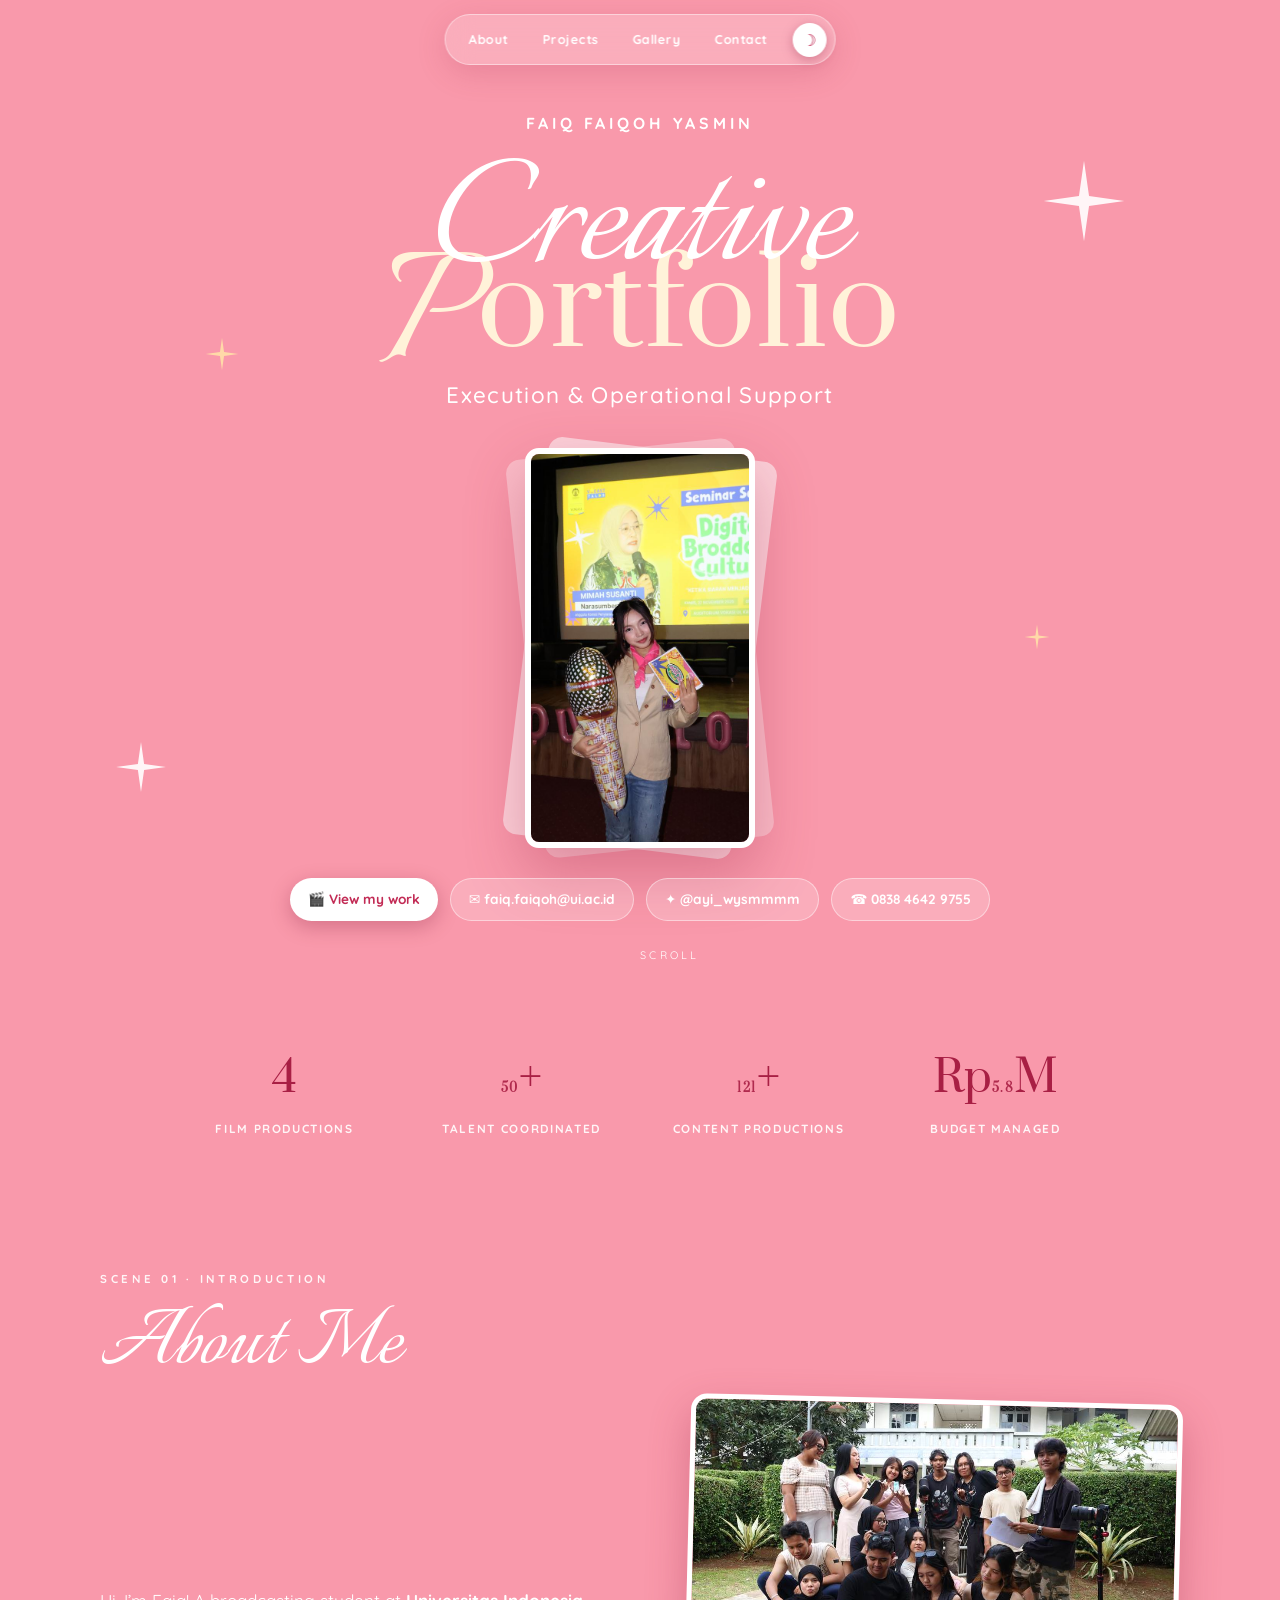
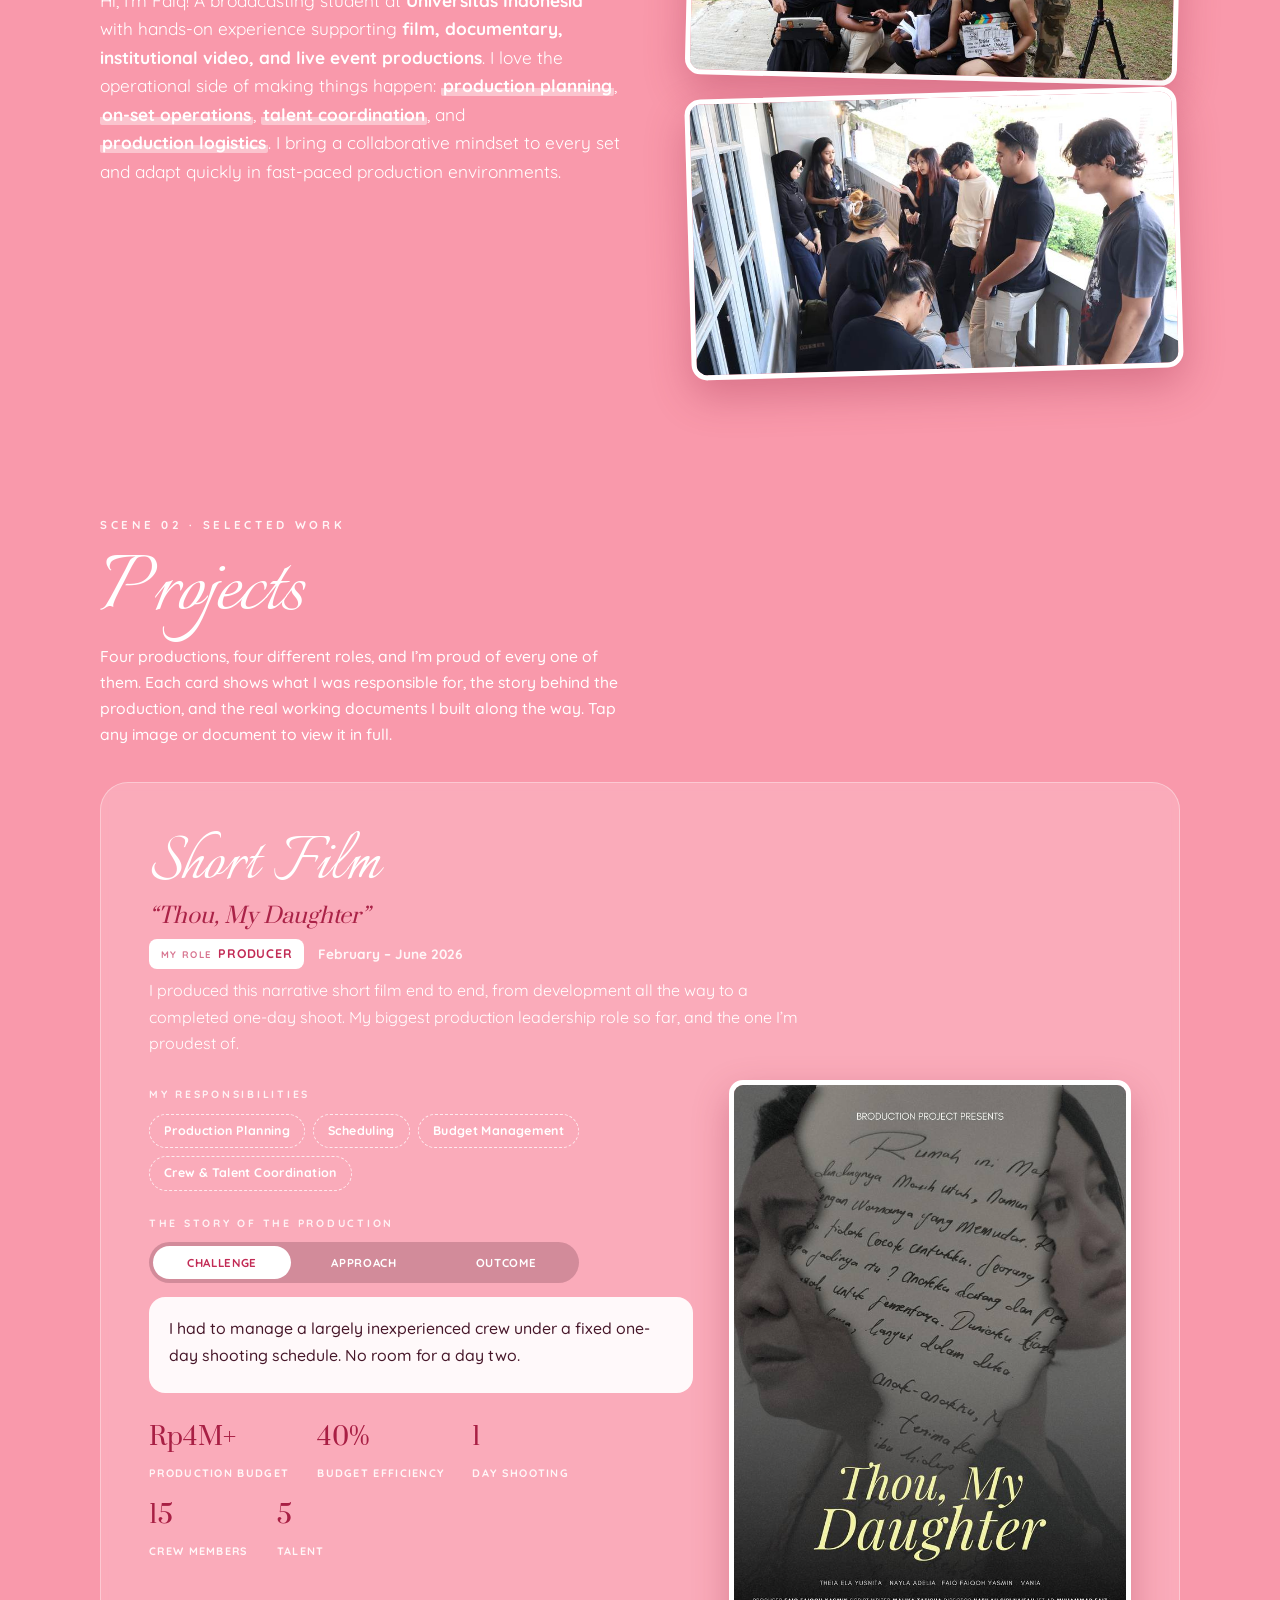
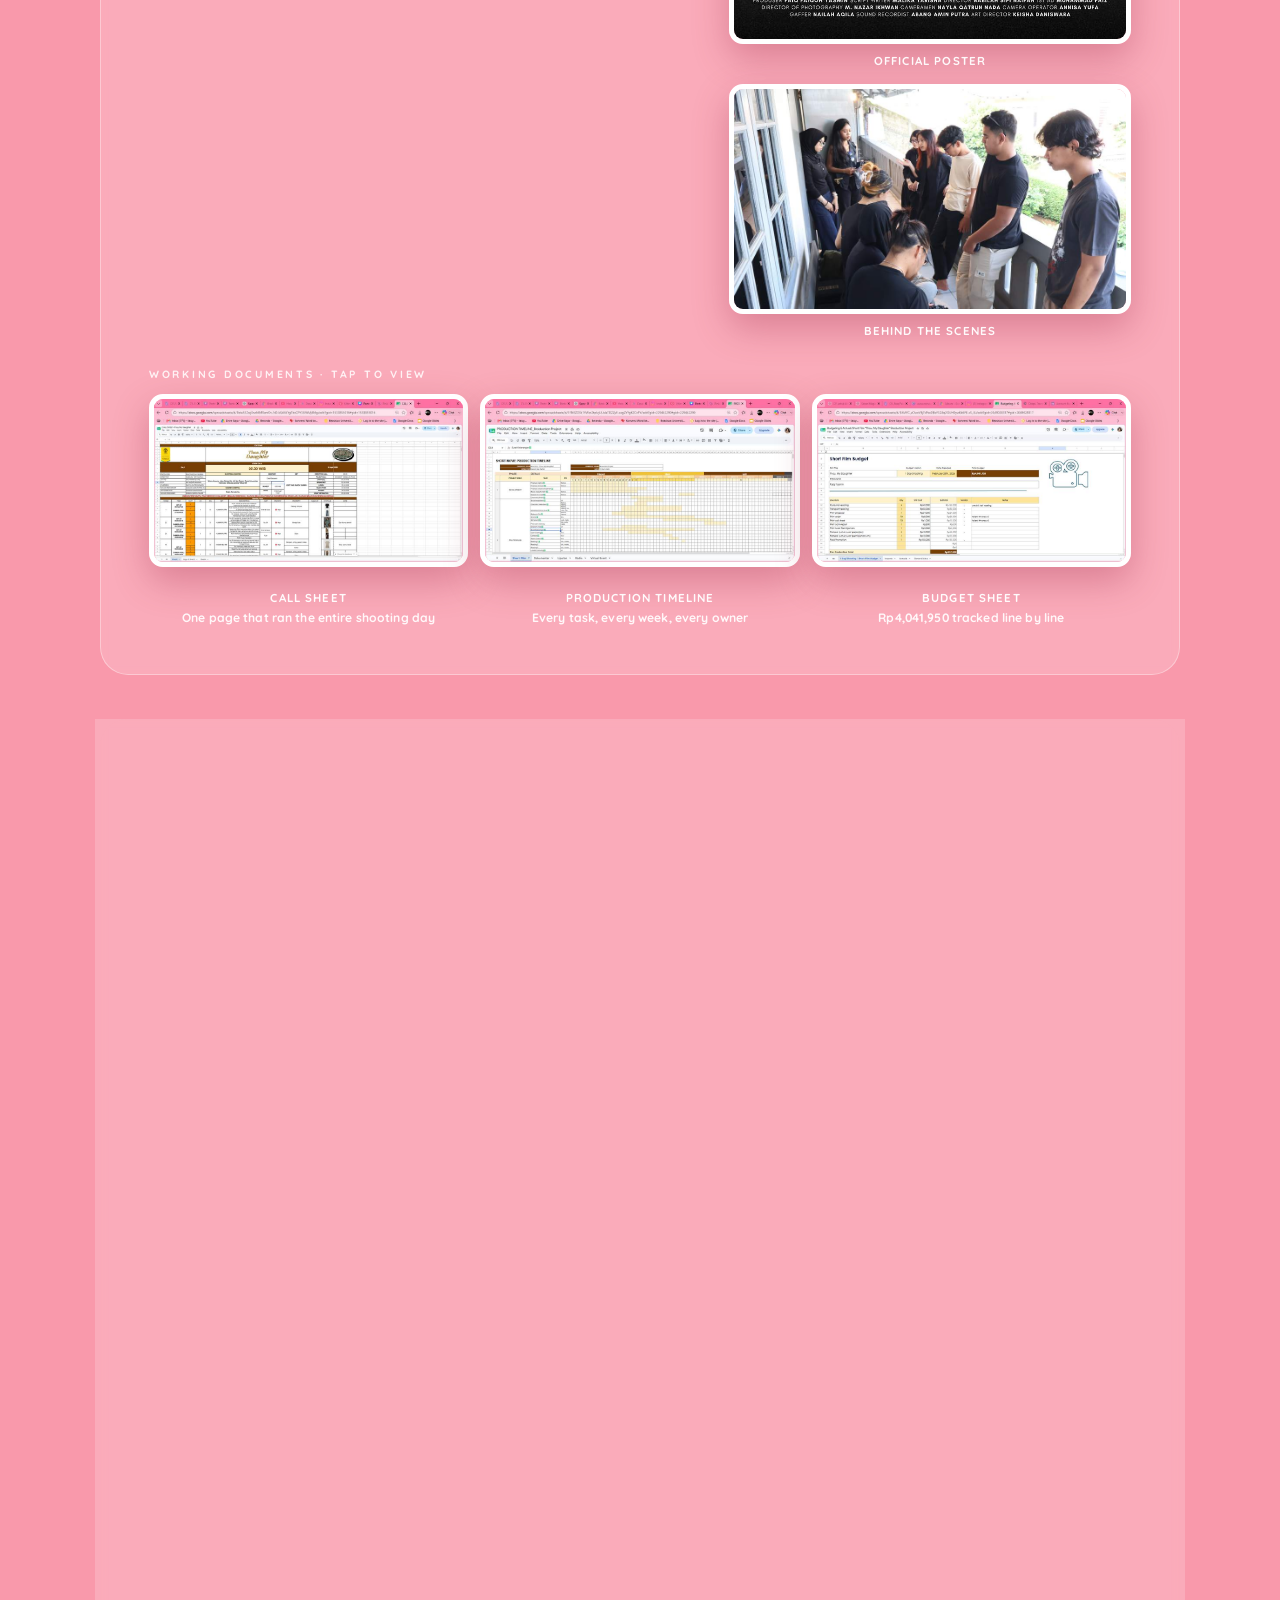
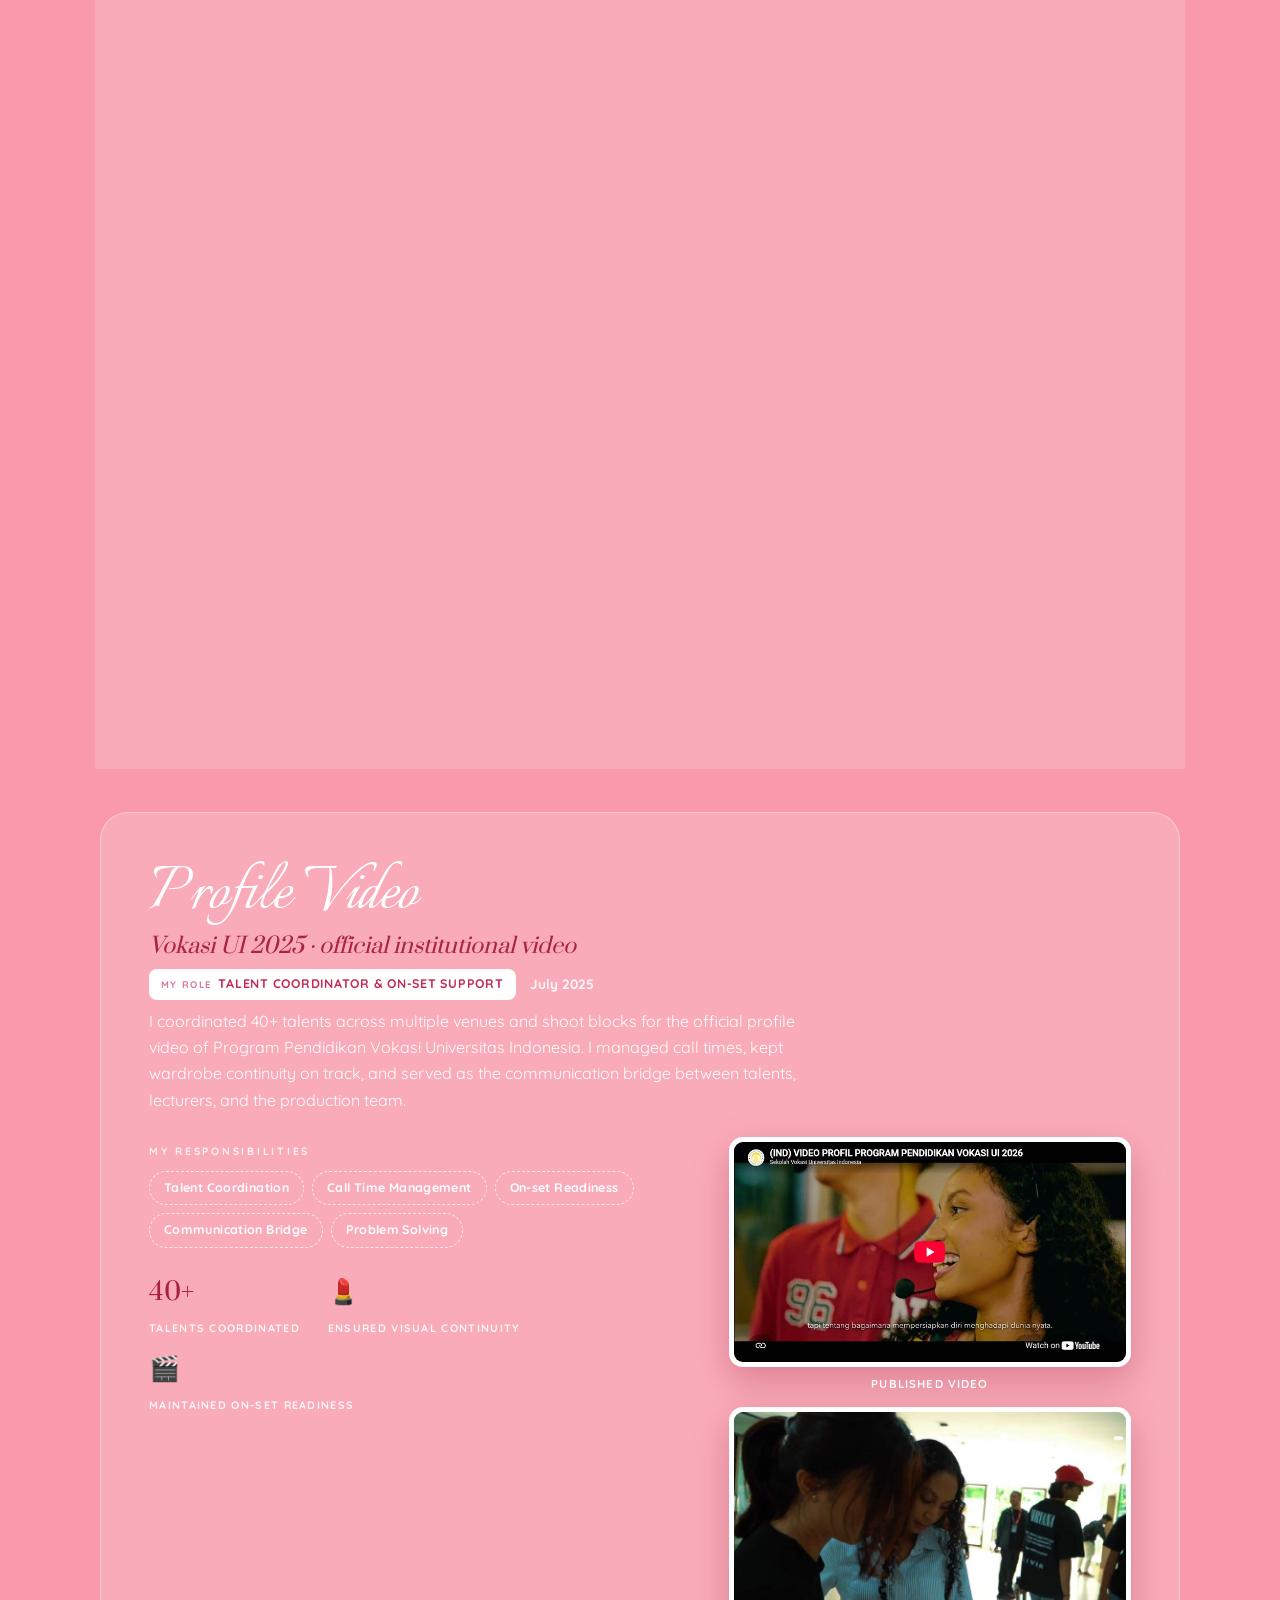
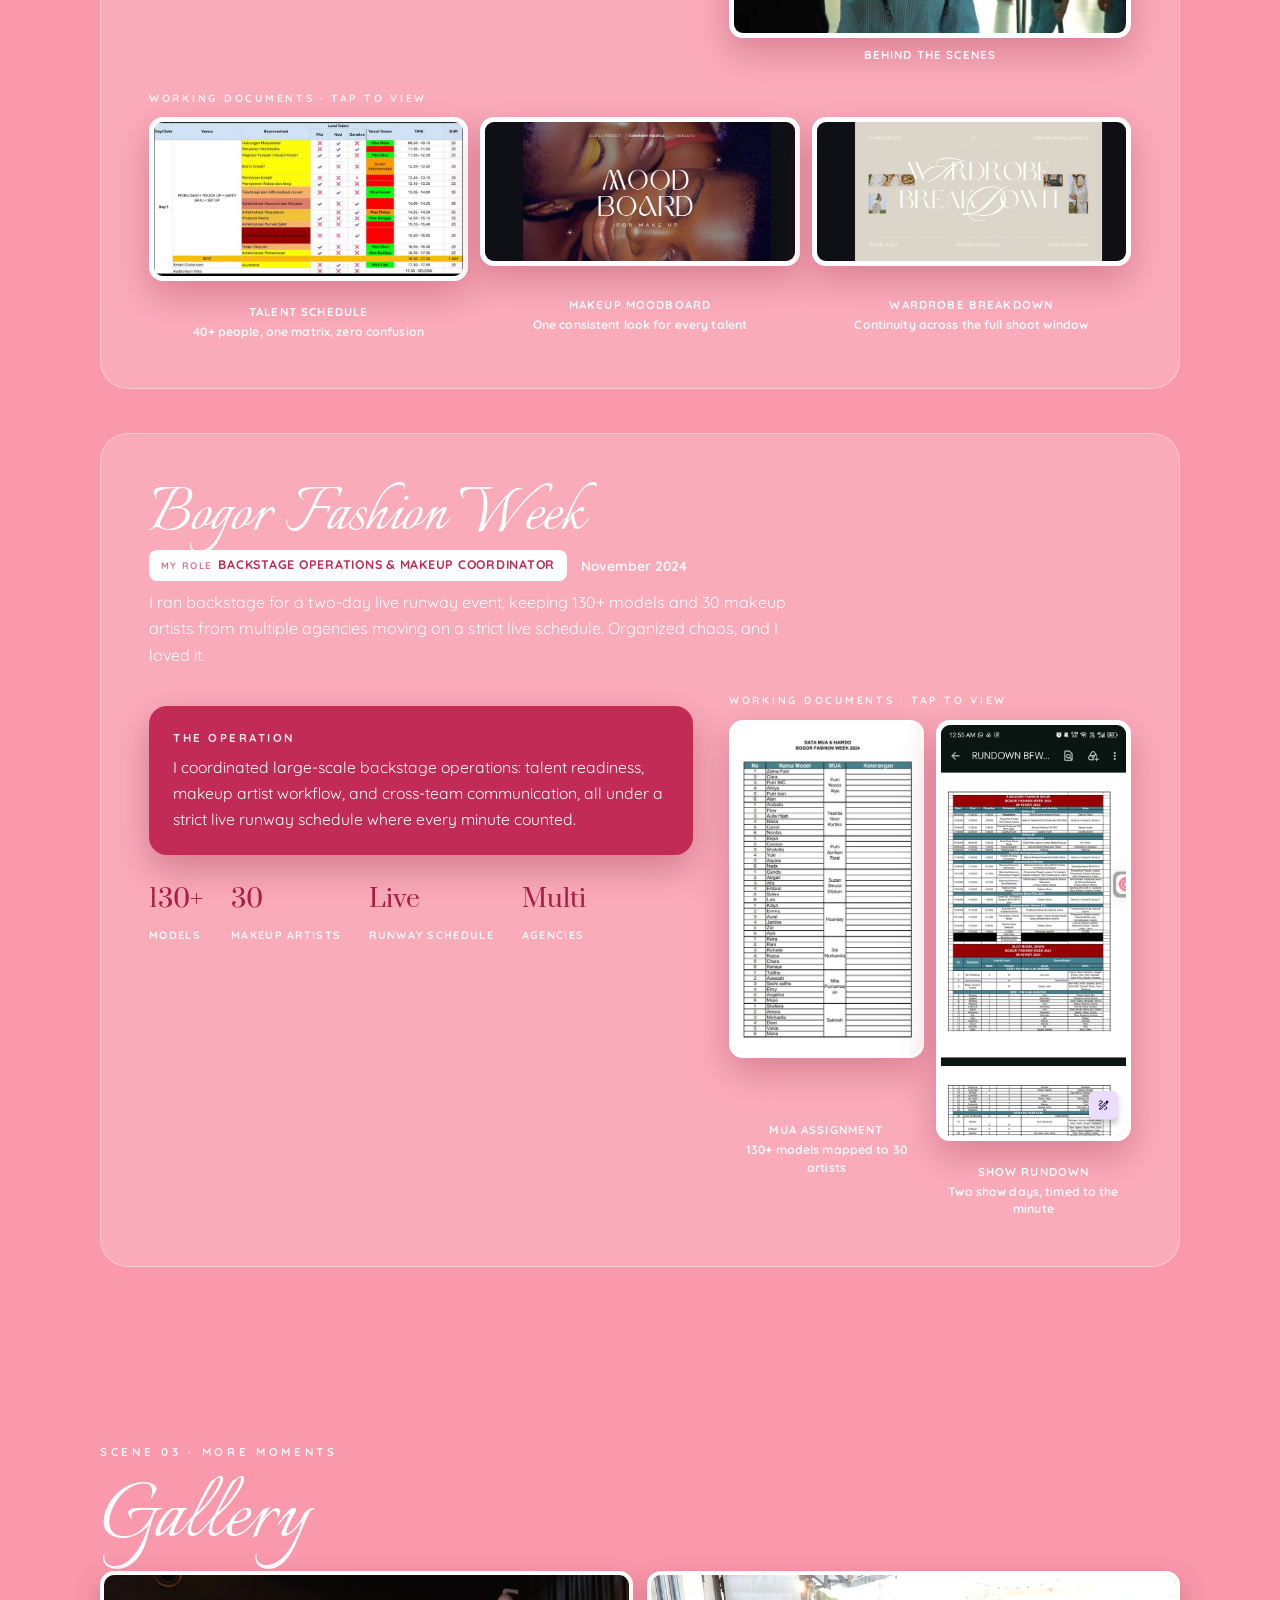
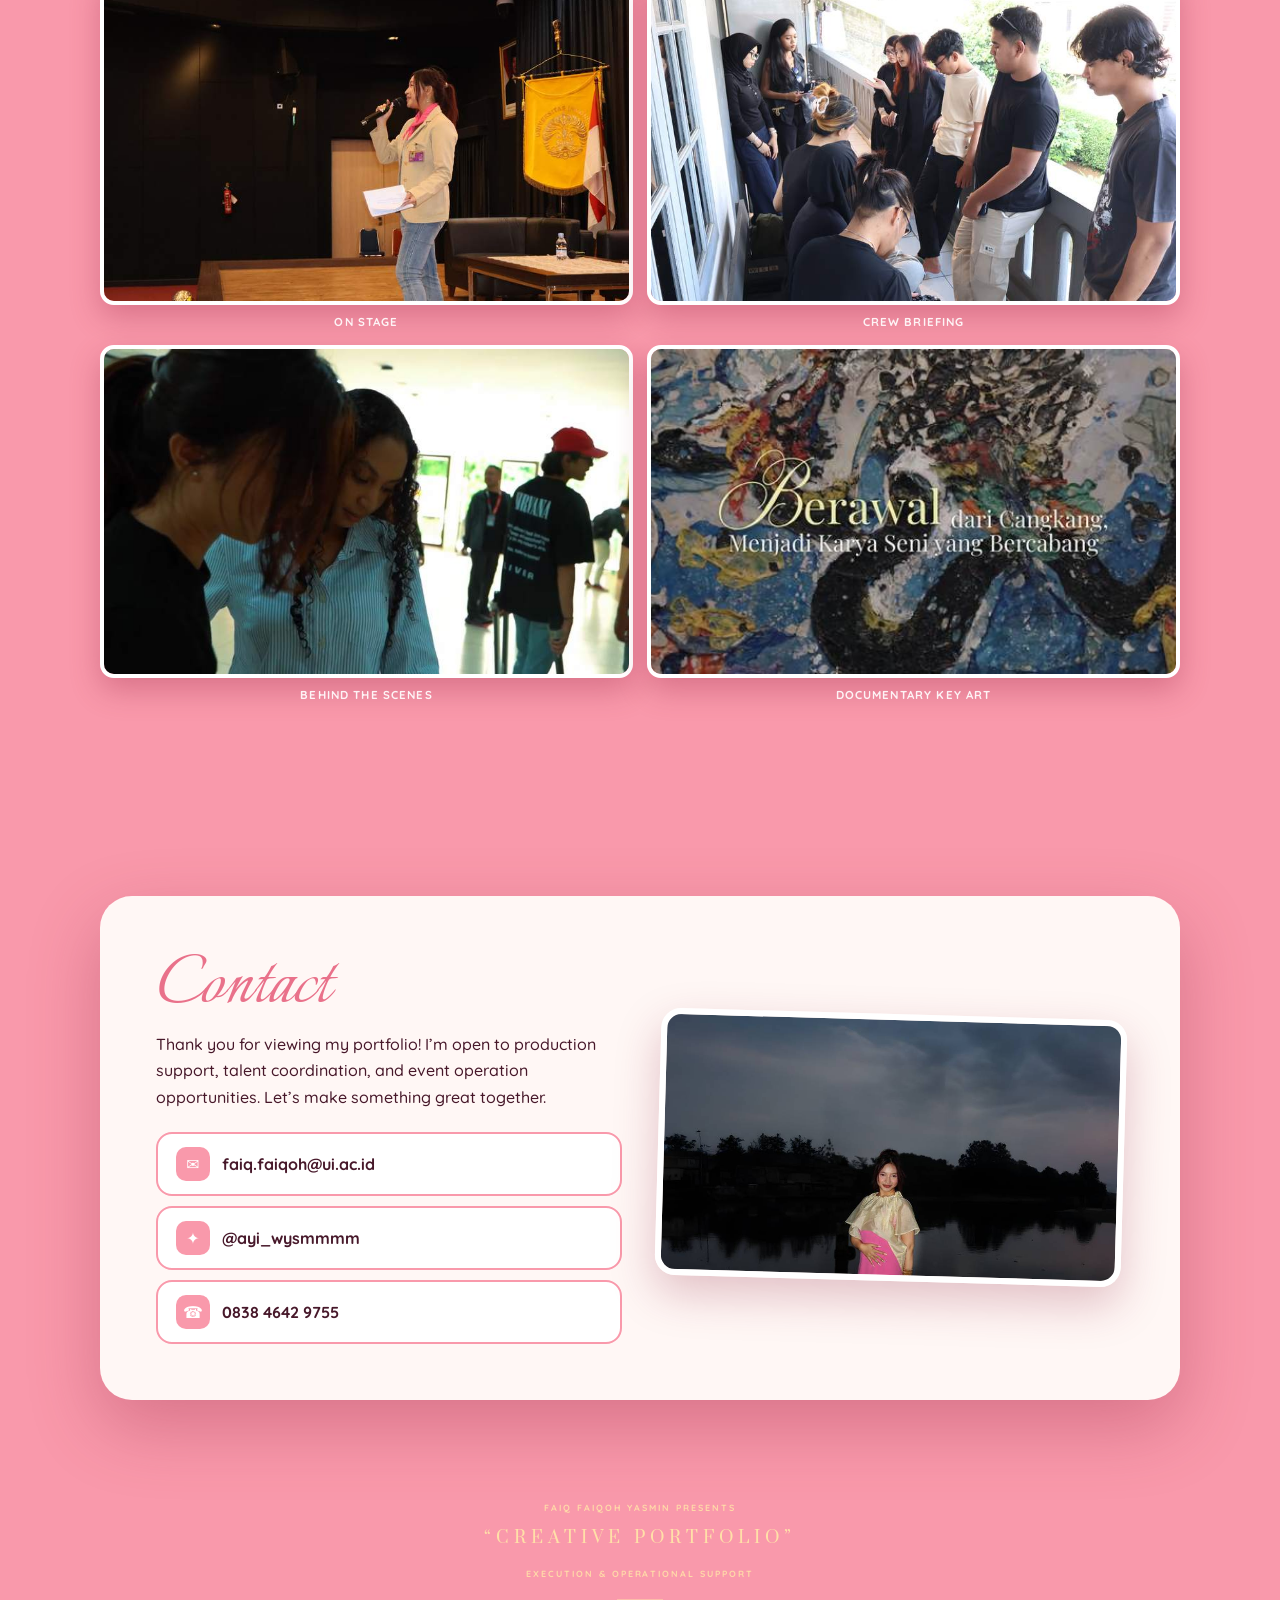
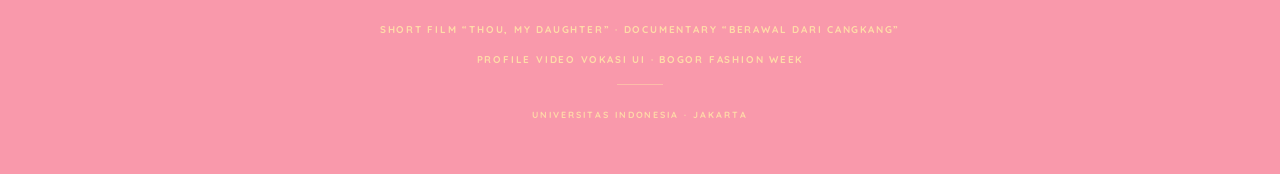
==== deploy ayi.html @ 901c10df "add files via upload v 1.0" ====
<!DOCTYPE html>
<html lang="en">
<head>
<meta charset="UTF-8">
<meta name="viewport" content="width=device-width, initial-scale=1.0">
<meta name="color-scheme" content="only light">
<meta name="supported-color-schemes" content="light">
<script>document.documentElement.classList.add('js')</script>
<title>Faiq Faiqoh Yasmin · Creative Portfolio</title>
<meta name="description" content="Creative portfolio of Faiq Faiqoh Yasmin. Execution and operational support across film, documentary, institutional video, and live event productions.">
<meta property="og:title" content="Faiq Faiqoh Yasmin · Creative Portfolio">
<meta property="og:description" content="Execution &amp; operational support across film, documentary, institutional video, and live events. Producer of the short film Thou, My Daughter.">
<meta property="og:type" content="website">
<meta name="twitter:card" content="summary">
<link rel="icon" href="data:image/svg+xml,%3Csvg xmlns='http://www.w3.org/2000/svg' viewBox='0 0 100 100'%3E%3Ctext y='.9em' font-size='90'%3E%E2%9C%A8%3C/text%3E%3C/svg%3E">
<style>@font-face{font-family:'Italianno';font-style:normal;font-weight:400;font-display:swap;src:url([data-uri]) format('woff2')}@font-face{font-family:'Prata';font-style:normal;font-weight:400;font-display:swap;src:url([data-uri]) format('woff2')}@font-face{font-family:'Quicksand';font-style:normal;font-weight:400;font-display:swap;src:url([data-uri]) format('woff2')}@font-face{font-family:'Quicksand';font-style:normal;font-weight:500;font-display:swap;src:url([data-uri]) format('woff2')}@font-face{font-family:'Quicksand';font-style:normal;font-weight:700;font-display:swap;src:url([data-uri]) format('woff2')}
:root{
  color-scheme: only light;
  --pink:#F999AB;
  --pink-deep:#E9718A;
  --rasp:#C22B55;
  --cream:#FFF7F5;
  --ink:#47182A;
  --white:#FFFFFF;
  --gold:#FFE0A8;
  /* day theme */
  --bg:#F999AB;
  --text:#FFFFFF;
  --script-c:#FFFFFF;
  --display-c:#FFF2D9;
  --accent:#FFE0A8;
  --card:rgba(255,255,255,.18);
  --cardbd:rgba(255,255,255,.36);
  --chipbg:rgba(255,255,255,.2);
  --chipbd:rgba(255,255,255,.45);
  --tagbd:rgba(255,255,255,.75);
  --hlband:rgba(255,255,255,.42);
  --glow:rgba(150,35,65,.32);
  --navbg:rgba(255,255,255,.2);
  --num:#A81F44;
}
html[data-theme="night"]{
  --bg:#2B121D;
  --text:#FFEFE6;
  --script-c:#F999AB;
  --display-c:#EBB878;
  --accent:#EBB878;
  --card:rgba(255,255,255,.06);
  --cardbd:rgba(249,153,171,.3);
  --chipbg:rgba(255,255,255,.07);
  --chipbd:rgba(249,153,171,.45);
  --tagbd:rgba(249,153,171,.6);
  --hlband:rgba(249,153,171,.32);
  --glow:rgba(0,0,0,.5);
  --navbg:rgba(255,255,255,.08);
  --num:#EBB878;
}
html{color-scheme: only light;transition:background .4s}
html,body{background:var(--bg) !important}
body{transition:background .4s,color .4s}
.pinkbg{position:fixed;inset:0;background:var(--bg);z-index:0;pointer-events:none;transition:background .4s}
.hero,section{z-index:1}
.stats,footer{position:relative;z-index:1}
*{margin:0;padding:0;box-sizing:border-box}
html{scroll-behavior:smooth}
@media (prefers-reduced-motion: reduce){
  html{scroll-behavior:auto}
  *,*::before,*::after{animation-duration:.001s!important;animation-delay:0s!important;transition-duration:.001s!important}
}
body{
  font-family:'Quicksand',ui-rounded,'Segoe UI',system-ui,sans-serif;
  background:var(--bg);
  color:var(--text);
  line-height:1.65;
  overflow-x:hidden;
}
::selection{background:var(--rasp);color:#fff}
img{max-width:100%;display:block}
a{color:inherit}

/* ---------- type ---------- */
.script{font-family:'Italianno','Brush Script MT',cursive;font-weight:400;line-height:.9;color:var(--script-c)}
.serif{font-family:'Prata','Playfair Display',Georgia,serif;font-weight:400}
.eyebrow{
  display:inline-block;font-size:.72rem;font-weight:700;letter-spacing:.32em;
  text-transform:uppercase;opacity:.9;margin-bottom:14px;
}
.microlabel{
  display:block;font-size:.66rem;font-weight:700;letter-spacing:.26em;
  text-transform:uppercase;opacity:.85;margin-bottom:10px;
}

/* ---------- sparkle ---------- */
.spark{position:absolute;pointer-events:none;fill:var(--text);opacity:.9}
.spark.gold{fill:var(--accent)}
@keyframes twinkle{0%,100%{transform:scale(1) rotate(0deg);opacity:.95}50%{transform:scale(.6) rotate(22deg);opacity:.45}}
.spark.t1{animation:twinkle 3.6s ease-in-out infinite}
.spark.t2{animation:twinkle 4.8s ease-in-out infinite 1.1s}
.spark.t3{animation:twinkle 4.2s ease-in-out infinite .6s}

/* ---------- nav ---------- */
nav{
  position:fixed;top:14px;left:50%;transform:translateX(-50%);
  z-index:60;display:flex;align-items:center;gap:4px;
  background:var(--navbg);backdrop-filter:blur(14px);-webkit-backdrop-filter:blur(14px);
  border:1px solid var(--chipbd);border-radius:999px;
  padding:6px 8px;box-shadow:0 8px 30px rgba(160,40,70,.18);
  max-width:calc(100vw - 20px);
}
nav a{
  text-decoration:none;font-size:.8rem;font-weight:700;letter-spacing:.04em;
  padding:8px 15px;border-radius:999px;white-space:nowrap;
  transition:background .25s,color .25s;
}
nav a:hover{background:rgba(255,255,255,.3)}
nav a.active{background:var(--white);color:var(--rasp)}
nav a:focus-visible{outline:2px solid var(--text);outline-offset:2px}
.theme-btn{
  border:none;background:var(--white);color:var(--rasp);
  width:34px;height:34px;border-radius:50%;cursor:pointer;font-size:1.02rem;
  display:grid;place-items:center;margin-left:6px;font-family:inherit;
  box-shadow:0 3px 12px rgba(120,15,45,.3);
  transition:background .25s,transform .25s;flex-shrink:0;
}
html[data-theme="night"] .theme-btn{background:var(--accent);color:#2B121D}
.theme-btn:hover{transform:rotate(18deg) scale(1.08)}
.theme-btn:focus-visible{outline:2px solid var(--text);outline-offset:2px}
@media(max-width:640px){
  nav{gap:0;padding:5px 6px}
  nav a{font-size:.68rem;padding:7px 9px}
}

/* ---------- hero + entrance animation ---------- */
.hero{
  min-height:100svh;position:relative;display:flex;flex-direction:column;
  justify-content:center;align-items:center;text-align:center;
  padding:110px 20px 70px;overflow:hidden;
}
@keyframes riseIn{from{opacity:0;transform:translateY(34px)}to{opacity:1;transform:translateY(0)}}
@keyframes popIn{from{opacity:0;transform:scale(.86) rotate(-4deg)}to{opacity:1;transform:scale(1) rotate(0)}}
.hero .a1{animation:riseIn .8s cubic-bezier(.2,.8,.2,1) .1s both}
.hero .a2{animation:riseIn .9s cubic-bezier(.2,.8,.2,1) .3s both}
.hero .a3{animation:riseIn .9s cubic-bezier(.2,.8,.2,1) .55s both}
.hero .a4{animation:riseIn .8s cubic-bezier(.2,.8,.2,1) .8s both}
.hero .a5{animation:popIn 1s cubic-bezier(.2,.8,.2,1) .95s both}
.hero .a6{animation:riseIn .8s cubic-bezier(.2,.8,.2,1) 1.25s both}
.hero-name{font-size:1rem;font-weight:700;letter-spacing:.24em;text-transform:uppercase;opacity:.95}
.wordmark{position:relative;margin:8px 0 4px;line-height:.82}
.wordmark .w1{
  font-size:clamp(4.6rem,15vw,11.5rem);display:block;
  transform:translateX(-9%);position:relative;z-index:2;
}
.wordmark .w2{
  font-size:clamp(3rem,9.5vw,7.4rem);display:block;letter-spacing:.01em;
  margin-top:-.42em;transform:translateX(7%);color:var(--display-c);
}
.wordmark .w2 .cap{font-family:'Italianno',cursive;font-size:1.62em;line-height:0;vertical-align:-.06em;margin-right:-.04em}
.hero-sub{
  font-size:clamp(1rem,2.4vw,1.4rem);font-weight:500;letter-spacing:.06em;margin-top:16px;
}
@keyframes floaty{0%,100%{transform:translateY(0) rotate(-1deg)}50%{transform:translateY(-9px) rotate(1deg)}}
.hero-photo{
  position:relative;width:min(230px,52vw);margin:34px auto 30px;
  animation:popIn 1s cubic-bezier(.2,.8,.2,1) .95s both;
}
.hero-photo .float{animation:floaty 5.5s ease-in-out 2s infinite}
.hero-photo .card{
  position:relative;z-index:2;
  border-radius:14px;overflow:hidden;border:6px solid var(--white);
  box-shadow:0 24px 60px var(--glow);
  transition:transform .5s cubic-bezier(.2,.8,.2,1);
}
.hero-photo .back{
  position:absolute;inset:0;background:var(--white);border-radius:14px;
  transform:rotate(7deg);opacity:.55;z-index:1;
  transition:transform .5s cubic-bezier(.2,.8,.2,1);
}
.hero-photo .back.b2{transform:rotate(-6deg);opacity:.35}
.hero-photo:hover .card{transform:rotate(-2.5deg) scale(1.04)}
.hero-photo:hover .back{transform:rotate(12deg)}
.hero-photo:hover .back.b2{transform:rotate(-11deg)}
.hero-contact{display:flex;gap:12px;flex-wrap:wrap;justify-content:center}
.chip{
  display:inline-flex;align-items:center;gap:8px;text-decoration:none;
  background:var(--chipbg);border:1px solid var(--chipbd);
  border-radius:999px;padding:9px 18px;font-size:.85rem;font-weight:600;
  transition:background .25s,transform .25s;
}
.chip:hover{background:rgba(255,255,255,.36);transform:translateY(-2px)}
.chip.cta{background:var(--white);color:var(--rasp);border:none;font-weight:700;box-shadow:0 6px 20px rgba(120,15,45,.28)}
.chip.cta:hover{background:var(--white);transform:translateY(-3px) scale(1.03)}
html[data-theme="night"] .chip.cta{background:var(--accent);color:#2B121D}
.scroll-hint{
  position:absolute;bottom:26px;left:50%;
  font-size:.68rem;letter-spacing:.3em;text-transform:uppercase;opacity:.8;
  animation:bob 2.6s ease-in-out 2s infinite both, riseIn .8s ease 1.6s both;
}
@keyframes bob{0%,100%{transform:translate(-50%,0)}50%{transform:translate(-50%,7px)}}

/* ---------- stats ---------- */
.stats{
  display:grid;grid-template-columns:repeat(4,1fr);gap:8px;
  max-width:980px;margin:0 auto;padding:34px 20px 10px;
}
.stat{text-align:center;padding:18px 6px;border-radius:18px}
.stat b{font-family:'Prata',serif;font-weight:400;font-size:clamp(1.7rem,4.4vw,2.7rem);display:block;color:var(--num)}
.stat span{font-size:.74rem;font-weight:700;letter-spacing:.14em;text-transform:uppercase;opacity:.9}
@media(max-width:640px){.stats{grid-template-columns:repeat(2,1fr)}}

/* ---------- sections ---------- */
section{position:relative;padding:96px 20px}
.wrap{max-width:1080px;margin:0 auto;position:relative}
.sec-title{margin-bottom:10px}
.sec-title .script{font-size:clamp(3.4rem,8.5vw,6rem);display:block}
.sec-intro{font-size:.98rem;font-weight:500;opacity:.95;max-width:60ch;margin-bottom:34px}

/* about */
.about-grid{display:grid;grid-template-columns:1.05fr .95fr;gap:44px;align-items:center}
.about-grid p{font-size:1.08rem;max-width:52ch}
.about-grid p b{color:var(--text)}
.hl{
  color:var(--text);font-weight:700;white-space:nowrap;
  background:linear-gradient(to top, var(--hlband) 0 .46em, transparent .46em);
  padding:0 2px;border-radius:2px;
}
.about-pics{display:grid;gap:14px}
.about-pics img{border-radius:16px;border:5px solid var(--white);box-shadow:0 16px 40px var(--glow)}
.about-pics img:nth-child(1){transform:rotate(1.4deg)}
.about-pics img:nth-child(2){transform:rotate(-1.6deg)}
@media(max-width:820px){.about-grid{grid-template-columns:1fr}}

/* project cards */
.proj{
  background:var(--card);
  border:1px solid var(--cardbd);transition:background .4s,border-color .4s;
  border-radius:28px;padding:clamp(24px,4vw,48px);
  margin-bottom:44px;backdrop-filter:blur(4px);
}
.proj-head{margin-bottom:4px}
.proj-head .script{font-size:clamp(2.9rem,6.6vw,4.6rem);display:block}
.proj-sub{display:flex;flex-wrap:wrap;align-items:center;gap:8px 14px;margin:2px 0 8px}
.proj-role{
  font-size:.78rem;font-weight:700;letter-spacing:.06em;text-transform:uppercase;
  background:var(--white);color:var(--rasp);border-radius:8px;padding:5px 12px;
  display:inline-flex;align-items:baseline;gap:7px;
}
.proj-role .rl{font-size:.6rem;font-weight:600;letter-spacing:.14em;opacity:.65}
.proj-date{font-size:.85rem;opacity:.9;font-weight:600}
.proj-summary{font-size:1rem;max-width:66ch;margin:8px 0 4px}
.proj-grid{display:grid;grid-template-columns:1.15fr .85fr;gap:36px;margin-top:24px;align-items:start}
.proj-grid.rev{grid-template-columns:.85fr 1.15fr}
@media(max-width:860px){.proj-grid,.proj-grid.rev{grid-template-columns:1fr}}

/* responsibilities = ghost tags, clearly different from tabs */
.resp-block{margin:6px 0 24px}
.resp{display:flex;flex-wrap:wrap;gap:8px}
.resp li{
  list-style:none;font-size:.78rem;font-weight:600;letter-spacing:.03em;
  border:1.5px dashed var(--tagbd);color:var(--text);
  border-radius:999px;padding:6px 14px;background:transparent;
}

/* case study = one segmented control */
.case-block{margin-bottom:4px}
.tabs{
  display:grid;grid-template-columns:repeat(3,1fr);gap:4px;margin-bottom:14px;
  background:rgba(71,24,42,.22);border-radius:999px;padding:4px;
  width:100%;max-width:430px;
}
html[data-theme="night"] .tabs{background:rgba(0,0,0,.4)}
.tab-btn{
  border:none;background:transparent;color:var(--text);
  font-family:inherit;font-size:.72rem;font-weight:700;letter-spacing:.06em;
  text-transform:uppercase;border-radius:999px;padding:9px 6px;cursor:pointer;
  text-align:center;white-space:nowrap;
  transition:background .22s,color .22s;
}
.tab-btn.active{background:var(--white);color:var(--rasp)}
.tab-btn:focus-visible{outline:2px solid var(--text);outline-offset:2px}
.tab-panel{display:block;font-size:.99rem;background:rgba(255,255,255,.92);color:var(--ink);border-radius:16px;padding:18px 20px;font-weight:500;margin-bottom:10px}
.js .tab-panel{display:none;min-height:96px;margin-bottom:0}
.js .tab-panel.active{display:block}
html:not(.js) .tab-panel::before{content:attr(data-t);display:block;font-size:.66rem;font-weight:700;letter-spacing:.2em;text-transform:uppercase;color:var(--rasp);margin-bottom:6px}
html:not(.js) .tabs{display:none}
html:not(.js) .theme-btn{display:none}
.pstats{display:flex;flex-wrap:wrap;gap:10px 28px;margin-top:24px}
.pstats div b{font-family:'Prata',serif;font-weight:400;font-size:1.55rem;display:block;color:var(--num)}
.pstats div span{font-size:.68rem;font-weight:700;letter-spacing:.12em;text-transform:uppercase;opacity:.9}
.proj-media{display:grid;gap:14px}
.proj-media figure{position:relative;margin:0}
.proj-media img{
  width:100%;border-radius:14px;border:5px solid var(--white);
  box-shadow:0 14px 36px var(--glow);cursor:zoom-in;
  transition:transform .35s;
}
.proj-media img:hover{transform:scale(1.022)}
.proj-media figcaption{
  font-size:.72rem;font-weight:700;letter-spacing:.1em;text-transform:uppercase;
  opacity:.95;margin-top:7px;text-align:center;
}
.fig-sub{
  display:block;font-size:.76rem;font-weight:600;letter-spacing:.01em;
  text-transform:none;opacity:.96;margin-top:2px;line-height:1.45;
}
.doc-row{display:grid;grid-template-columns:repeat(3,1fr);gap:12px;margin-top:26px}
.doc-row.two{grid-template-columns:repeat(2,1fr)}
@media(max-width:640px){.doc-row,.doc-row.two{grid-template-columns:1fr}}
.quote{
  font-family:'Prata',serif;font-size:clamp(1.05rem,2.4vw,1.35rem);
  font-style:italic;opacity:.98;margin:2px 0 4px;color:var(--num);
}
.challenge-card{
  background:var(--rasp);border-radius:18px;padding:22px 24px;
  font-size:.98rem;box-shadow:0 14px 36px rgba(120,15,45,.3);margin-top:14px;
}
.challenge-card b{display:block;font-size:.72rem;letter-spacing:.22em;text-transform:uppercase;margin-bottom:8px;opacity:.9}

/* gallery */
.gal{display:grid;grid-template-columns:repeat(2,1fr);gap:14px}
@media(max-width:640px){.gal{grid-template-columns:1fr}}
.gal figure{margin:0}
.gal img{
  width:100%;object-fit:cover;aspect-ratio:16/10;border-radius:14px;
  border:4px solid var(--white);cursor:zoom-in;
  box-shadow:0 12px 30px var(--glow);transition:transform .35s;
}
.gal img:hover{transform:scale(1.03) rotate(-.6deg)}
.gal figcaption{
  font-size:.72rem;font-weight:700;letter-spacing:.1em;text-transform:uppercase;
  opacity:.9;margin-top:7px;text-align:center;
}

/* contact */
.contact-sec{padding-bottom:70px}
.contact-card{
  background:var(--cream);color:var(--ink);border-radius:32px;
  padding:clamp(28px,5vw,56px);display:grid;grid-template-columns:1fr 1fr;
  gap:36px;align-items:center;box-shadow:0 26px 70px rgba(140,30,60,.3);
}
@media(max-width:820px){.contact-card{grid-template-columns:1fr}}
.contact-card .script{color:var(--pink-deep);font-size:clamp(3.4rem,8vw,5.4rem);display:block;line-height:.8}
.contact-card p{margin:10px 0 22px;font-weight:500}
.clinks{display:grid;gap:10px}
.clinks a{
  display:flex;align-items:center;gap:12px;text-decoration:none;
  background:var(--white);border:2px solid var(--pink);
  border-radius:16px;padding:13px 18px;font-weight:700;color:var(--ink);
  transition:transform .25s,box-shadow .25s;
}
.clinks a:hover{transform:translateY(-3px);box-shadow:0 10px 26px rgba(230,110,140,.35)}
.clinks .ico{
  width:34px;height:34px;border-radius:10px;background:var(--pink);
  display:grid;place-items:center;color:#fff;flex-shrink:0;font-size:1rem;
}
.contact-card img{border-radius:20px;border:6px solid var(--white);box-shadow:0 18px 44px rgba(140,30,60,.25);transform:rotate(1.6deg)}
footer{text-align:center;padding:20px 20px 46px;position:relative;z-index:1}
.billing{
  max-width:640px;margin:0 auto;color:var(--accent);
  text-transform:uppercase;font-weight:700;line-height:1.9;
}
.billing .b-sm{font-size:.56rem;letter-spacing:.22em;opacity:.9}
.billing .b-lg{font-family:'Prata',serif;font-weight:400;font-size:1.05rem;letter-spacing:.3em;display:block;margin:2px 0}
.billing .b-md{font-size:.62rem;letter-spacing:.18em;opacity:.95}
.billing .rule{width:46px;height:1px;background:var(--accent);opacity:.5;margin:12px auto}

/* reveal (only when JS runs; without JS everything stays visible) */
.js .reveal{opacity:0;transform:translateY(26px);transition:opacity .8s ease,transform .8s cubic-bezier(.2,.8,.2,1)}
.js .reveal.in{opacity:1;transform:none}

/* lightbox */
.lb{
  position:fixed;inset:0;background:rgba(60,10,26,.9);z-index:100;
  display:none;align-items:center;justify-content:center;padding:28px;
}
.lb.open{display:flex}
.lb-inner{display:flex;flex-direction:column;align-items:center;gap:14px;max-width:min(1100px,94vw)}
.lb img{max-width:100%;max-height:66vh;border-radius:12px;border:5px solid #fff;box-shadow:0 30px 90px rgba(0,0,0,.5)}
.lb-cap{
  color:#fff;background:rgba(255,255,255,.12);border:1px solid rgba(255,255,255,.2);
  padding:14px 20px;border-radius:16px;max-width:620px;text-align:center;
}
.lb-cap b{display:block;font-size:.8rem;font-weight:700;letter-spacing:.1em;text-transform:uppercase;margin-bottom:4px}
.lb-cap p{font-size:.88rem;font-weight:500;line-height:1.55;opacity:.95}
.lb-x{
  position:absolute;top:20px;right:24px;width:44px;height:44px;border-radius:50%;
  background:rgba(255,255,255,.16);border:1px solid rgba(255,255,255,.5);color:#fff;
  font-size:1.3rem;cursor:pointer;display:grid;place-items:center;font-family:inherit;
}
.lb-x:hover{background:rgba(255,255,255,.32)}
.lb-nav{
  position:absolute;top:50%;transform:translateY(-50%);width:46px;height:46px;border-radius:50%;
  background:rgba(255,255,255,.16);border:1px solid rgba(255,255,255,.5);color:#fff;
  font-size:1.2rem;cursor:pointer;display:grid;place-items:center;font-family:inherit;
}
.lb-nav:hover{background:rgba(255,255,255,.32)}
.lb-prev{left:18px}.lb-next{right:18px}
@media(max-width:640px){.lb-nav{display:none}}
</style>
</head>
<body>
<div class="pinkbg" aria-hidden="true"></div>

<nav id="nav" aria-label="Main navigation">
  <a href="#about" class="nl">About</a>
  <a href="#projects" class="nl">Projects</a>
  <a href="#gallery" class="nl">Gallery</a>
  <a href="#contact" class="nl">Contact</a>
  <button class="theme-btn" id="themeBtn" aria-label="Switch between day and night mode" title="Day / Night">&#9789;</button>
</nav>

<!-- HERO -->
<header class="hero" id="top">
  <svg class="spark t1" style="top:16%;right:12%;width:84px" viewBox="0 0 100 100"><path d="M50 2 L56 44 L98 50 L56 56 L50 98 L44 56 L2 50 L44 44 Z"/></svg>
  <svg class="spark t2" style="bottom:20%;left:9%;width:52px" viewBox="0 0 100 100"><path d="M50 2 L56 44 L98 50 L56 56 L50 98 L44 56 L2 50 L44 44 Z"/></svg>
  <svg class="spark t3 gold" style="top:34%;left:16%;width:34px" viewBox="0 0 100 100"><path d="M50 2 L56 44 L98 50 L56 56 L50 98 L44 56 L2 50 L44 44 Z"/></svg>
  <svg class="spark t2 gold" style="top:63%;right:18%;width:26px" viewBox="0 0 100 100"><path d="M50 2 L56 44 L98 50 L56 56 L50 98 L44 56 L2 50 L44 44 Z"/></svg>
  <div class="hero-name a1">Faiq Faiqoh Yasmin</div>
  <h1 class="wordmark">
    <span class="script w1 a2">Creative</span>
    <span class="serif w2 a3"><span class="cap">P</span>ortfolio</span>
  </h1>
  <p class="hero-sub a4">Execution &amp; Operational Support</p>
  <div class="hero-photo">
    <div class="float">
      <div class="back"></div>
      <div class="back b2"></div>
      <div class="card"><img src="[data-uri]" alt="Faiq Faiqoh Yasmin hosting an event"></div>
    </div>
  </div>
  <div class="hero-contact a6">
    <a class="chip cta" href="#projects">&#127916; View my work</a>
    <a class="chip" href="mailto:faiq.faiqoh@ui.ac.id?subject=Portfolio%20inquiry">&#9993;&#65039; faiq.faiqoh@ui.ac.id</a>
    <a class="chip" href="https://instagram.com/ayi_wysmmmm" target="_blank" rel="noopener">&#10022; @ayi_wysmmmm</a>
    <a class="chip" href="tel:+6283846429755">&#9742;&#65039; 0838 4642 9755</a>
  </div>
  <div class="scroll-hint">scroll</div>
</header>

<!-- STATS -->
<div class="stats reveal">
  <div class="stat"><b class="cnt" data-n="4">4</b><span>Film Productions</span></div>
  <div class="stat"><b><span class="cnt" data-n="50">50</span>+</b><span>Talent Coordinated</span></div>
  <div class="stat"><b><span class="cnt" data-n="121">121</span>+</b><span>Content Productions</span></div>
  <div class="stat"><b>Rp<span class="cnt" data-n="5.8" data-dec="1">5.8</span>M</b><span>Budget Managed</span></div>
</div>

<!-- ABOUT -->
<section id="about">
  <div class="wrap">
    <div class="sec-title reveal"><span class="eyebrow">Scene 01 &middot; Introduction</span><span class="script">About Me</span></div>
    <div class="about-grid">
      <div class="reveal">
        <p>Hi, I&rsquo;m Faiq! A broadcasting student at <b>Universitas Indonesia</b> with hands-on experience supporting <b>film, documentary, institutional video, and live event productions</b>. I love the operational side of making things happen: <span class="hl">production planning</span>, <span class="hl">on-set operations</span>, <span class="hl">talent coordination</span>, and <span class="hl">production logistics</span>. I bring a collaborative mindset to every set and adapt quickly in fast-paced production environments.</p>
      </div>
      <div class="about-pics reveal">
        <img src="[data-uri]" alt="Crew photo with clapperboard on a short film set" data-lb data-cap="On set with the short film crew" data-desc="Fifteen people, most on their first production. That is exactly why planning and clear communication were my main job.">
        <img src="[data-uri]" alt="Directing a scene rehearsal on set" data-lb data-cap="Blocking rehearsal on set" data-desc="Walking the team through scene blocking before camera rolled.">
      </div>
    </div>
  </div>
</section>

<!-- PROJECTS -->
<section id="projects" style="padding-top:40px">
  <div class="wrap">
    <div class="sec-title reveal"><span class="eyebrow">Scene 02 &middot; Selected Work</span><span class="script">Projects</span></div>
    <p class="sec-intro reveal">Four productions, four different roles, and I&rsquo;m proud of every one of them. Each card shows what I was responsible for, the story behind the production, and the real working documents I built along the way. Tap any image or document to view it in full.</p>

    <!-- Short film -->
    <article class="proj reveal">
      <div class="proj-head">
        <span class="script">Short Film</span>
        <p class="quote">&ldquo;Thou, My Daughter&rdquo;</p>
        <div class="proj-sub">
          <span class="proj-role"><span class="rl">My role</span>Producer</span>
          <span class="proj-date">February &ndash; June 2026</span>
        </div>
        <p class="proj-summary">I produced this narrative short film end to end, from development all the way to a completed one-day shoot. My biggest production leadership role so far, and the one I&rsquo;m proudest of.</p>
      </div>
      <div class="proj-grid">
        <div>
          <div class="resp-block">
            <span class="microlabel">My responsibilities</span>
            <ul class="resp"><li>Production Planning</li><li>Scheduling</li><li>Budget Management</li><li>Crew &amp; Talent Coordination</li></ul>
          </div>
          <div class="case-block">
            <span class="microlabel">The story of the production</span>
            <div class="tabs" role="tablist" aria-label="Short film case study">
              <button class="tab-btn active" data-tab="sf-c">Challenge</button>
              <button class="tab-btn" data-tab="sf-a">Approach</button>
              <button class="tab-btn" data-tab="sf-o">Outcome</button>
            </div>
            <div class="tab-panel active" id="sf-c" data-t="The challenge">I had to manage a largely inexperienced crew under a fixed one-day shooting schedule. No room for a day two.</div>
            <div class="tab-panel" id="sf-a" data-t="My approach">I reinforced key departments with experienced external professionals, then optimized the plan through detailed scheduling and tight crew coordination.</div>
            <div class="tab-panel" id="sf-o" data-t="The outcome">We delivered the entire production on schedule. Every planned scene, completed within one shooting day.</div>
          </div>
          <div class="pstats">
            <div><b>Rp4M+</b><span>Production Budget</span></div>
            <div><b>40%</b><span>Budget Efficiency</span></div>
            <div><b>1</b><span>Day Shooting</span></div>
            <div><b>15</b><span>Crew Members</span></div>
            <div><b>5</b><span>Talent</span></div>
          </div>
        </div>
        <div class="proj-media">
          <figure><img src="[data-uri]" alt="Thou, My Daughter film poster" data-lb data-cap="Thou, My Daughter" data-desc="The official poster. I am credited as producer alongside a 15-person crew and 5 talents."><figcaption>Official Poster</figcaption></figure>
          <figure><img src="[data-uri]" alt="Crew briefing on location" data-lb data-cap="Behind the Scenes" data-desc="Briefing the crew on location before rolling. With a largely first-time crew, clear briefings were half the job."><figcaption>Behind the Scenes</figcaption></figure>
        </div>
      </div>
      <span class="microlabel" style="margin-top:26px">Working documents &middot; tap to view</span>
      <div class="doc-row" style="margin-top:0">
        <figure class="proj-media"><img src="[data-uri]" alt="Production call sheet" data-lb data-cap="Call Sheet" data-desc="I built the Day 1 call sheet myself: a 05.30 WIB crew call, the scene-by-scene shooting order with time blocks, cast calls, props, wardrobe, and makeup per scene, plus location, weather, and nearest-hospital details so the whole crew ran from one source of truth."><figcaption>Call Sheet<span class="fig-sub">One page that ran the entire shooting day</span></figcaption></figure>
        <figure class="proj-media"><img src="[data-uri]" alt="Production timeline Gantt chart" data-lb data-cap="Production Timeline" data-desc="My master timeline in spreadsheet form: every task from development through pre-production mapped week by week, each with a named person in charge, so I could see at a glance what was on track and what needed a push."><figcaption>Production Timeline<span class="fig-sub">Every task, every week, every owner</span></figcaption></figure>
        <figure class="proj-media"><img src="[data-uri]" alt="Short film budget breakdown, total Rp4,041,950" data-lb data-cap="Budget Sheet" data-desc="My line-item budget: quantities, unit costs, vendors, and notes for every expense, tracked against a total of Rp4,041,950 for the one-day shoot. This sheet is how I kept the production on budget."><figcaption>Budget Sheet<span class="fig-sub">Rp4,041,950 tracked line by line</span></figcaption></figure>
      </div>
    </article>

    <!-- Documentary -->
    <article class="proj reveal">
      <div class="proj-head">
        <span class="script">Documentary Film</span>
        <p class="quote">&ldquo;Berawal dari sampah cangkang, menjadi karya seni yang bercabang&rdquo;</p>
        <div class="proj-sub">
          <span class="proj-role"><span class="rl">My role</span>Production Manager</span>
          <span class="proj-date">April 2026</span>
        </div>
        <p class="proj-summary">I managed this documentary about an Indonesian artist who turns discarded eggshell waste into branching works of art. I handled everything from subject research and studio permits to shooting-day logistics and wrap, and getting to tell his story was a joy.</p>
      </div>
      <div class="proj-grid rev">
        <div class="proj-media">
          <figure><img src="[data-uri]" alt="Interview still with artist Teguh Joko Dwiyono" data-lb data-cap="Interview Still" data-desc="Our interview with artist Teguh Joko Dwiyono. I coordinated the subject, location access, and the shooting-day schedule around his availability."><figcaption>Interview Still</figcaption></figure>
          <figure><img src="[data-uri]" alt="Crew filming inside the artist's gallery" data-lb data-cap="On Location" data-desc="The crew filming inside the artist&rsquo;s studio gallery. I managed the on-set logistics so the small space stayed workable for camera, sound, and lighting."><figcaption>On Location</figcaption></figure>
        </div>
        <div>
          <div class="resp-block">
            <span class="microlabel">My responsibilities</span>
            <ul class="resp"><li>Production Scheduling</li><li>Budget Planning</li><li>Subject Coordination</li><li>On-set Management</li><li>Logistics Coordination</li></ul>
          </div>
          <div class="pstats">
            <div><b>Rp1.8M+</b><span>Production Budget</span></div>
            <div><b>3</b><span>Months Planned Timeline</span></div>
            <div><b>1</b><span>Day Shooting</span></div>
          </div>
        </div>
      </div>
      <span class="microlabel" style="margin-top:26px">Poster &amp; wrap &middot; tap to view</span>
      <div class="doc-row two" style="margin-top:0">
        <figure class="proj-media"><img src="[data-uri]" alt="Documentary poster" data-lb data-cap="Documentary Poster" data-desc="Poster for the documentary. The title translates as: starting from shell waste, becoming branching works of art."><figcaption>Poster</figcaption></figure>
        <figure class="proj-media"><img src="[data-uri]" alt="Crew photo with the artist" data-lb data-cap="Crew &amp; Subject" data-desc="Wrap photo with the artist and our crew after the shooting day I scheduled and ran."><figcaption>Crew &amp; Subject</figcaption></figure>
      </div>
    </article>

    <!-- Profile video -->
    <article class="proj reveal">
      <div class="proj-head">
        <span class="script">Profile Video</span>
        <p class="quote">Vokasi UI 2025 &middot; official institutional video</p>
        <div class="proj-sub">
          <span class="proj-role"><span class="rl">My role</span>Talent Coordinator &amp; On-Set Support</span>
          <span class="proj-date">July 2025</span>
        </div>
        <p class="proj-summary">I coordinated 40+ talents across multiple venues and shoot blocks for the official profile video of Program Pendidikan Vokasi Universitas Indonesia. I managed call times, kept wardrobe continuity on track, and served as the communication bridge between talents, lecturers, and the production team.</p>
      </div>
      <div class="proj-grid">
        <div>
          <div class="resp-block">
            <span class="microlabel">My responsibilities</span>
            <ul class="resp"><li>Talent Coordination</li><li>Call Time Management</li><li>On-set Readiness</li><li>Communication Bridge</li><li>Problem Solving</li></ul>
          </div>
          <div class="pstats">
            <div><b>40+</b><span>Talents Coordinated</span></div>
            <div><b>&#128132;</b><span>Ensured Visual Continuity</span></div>
            <div><b>&#127916;</b><span>Maintained On-Set Readiness</span></div>
          </div>
        </div>
        <div class="proj-media">
          <figure><img src="[data-uri]" alt="Published profile video on YouTube" data-lb data-cap="Published Video" data-desc="The finished profile video, published on the official Sekolah Vokasi Universitas Indonesia YouTube channel."><figcaption>Published Video</figcaption></figure>
          <figure><img src="[data-uri]" alt="Coordinating talent on set" data-lb data-cap="Behind the Scenes" data-desc="On set, keeping talents briefed and camera-ready between takes."><figcaption>Behind the Scenes</figcaption></figure>
        </div>
      </div>
      <span class="microlabel" style="margin-top:26px">Working documents &middot; tap to view</span>
      <div class="doc-row" style="margin-top:0">
        <figure class="proj-media"><img src="[data-uri]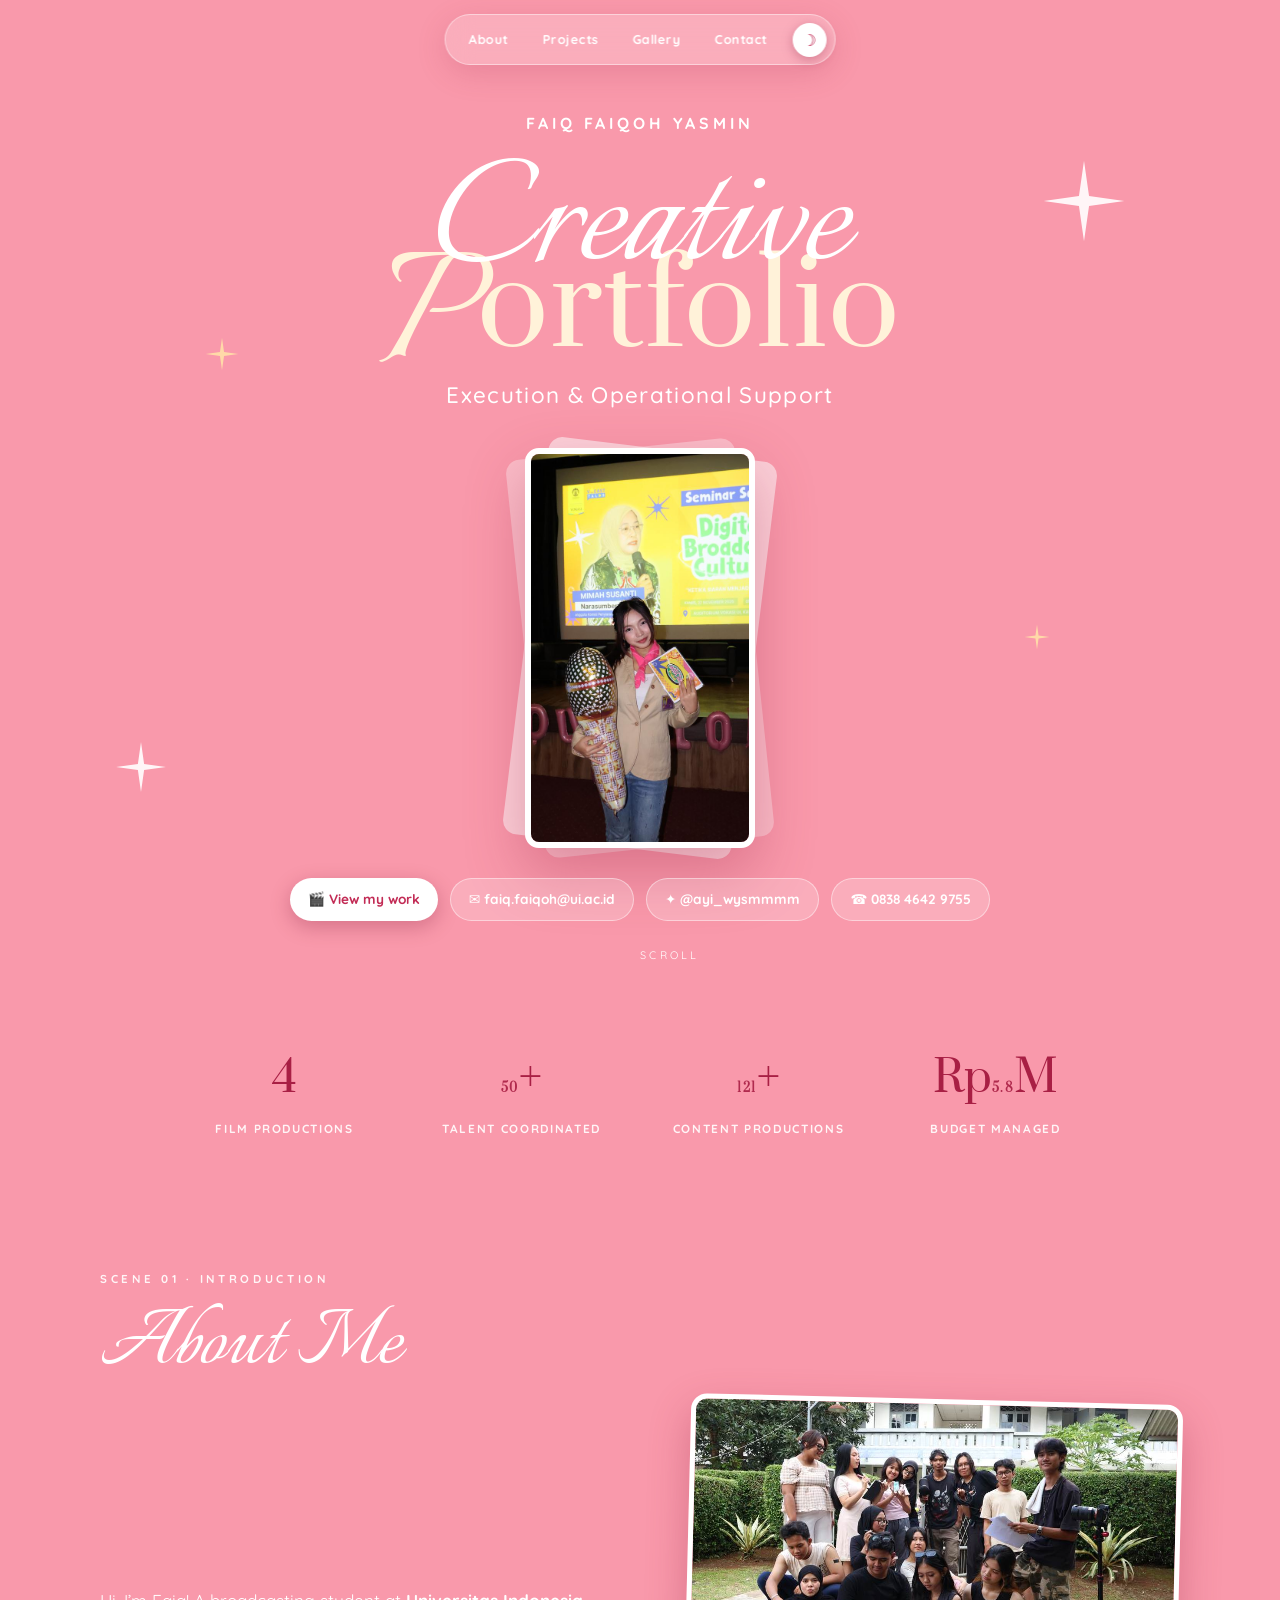
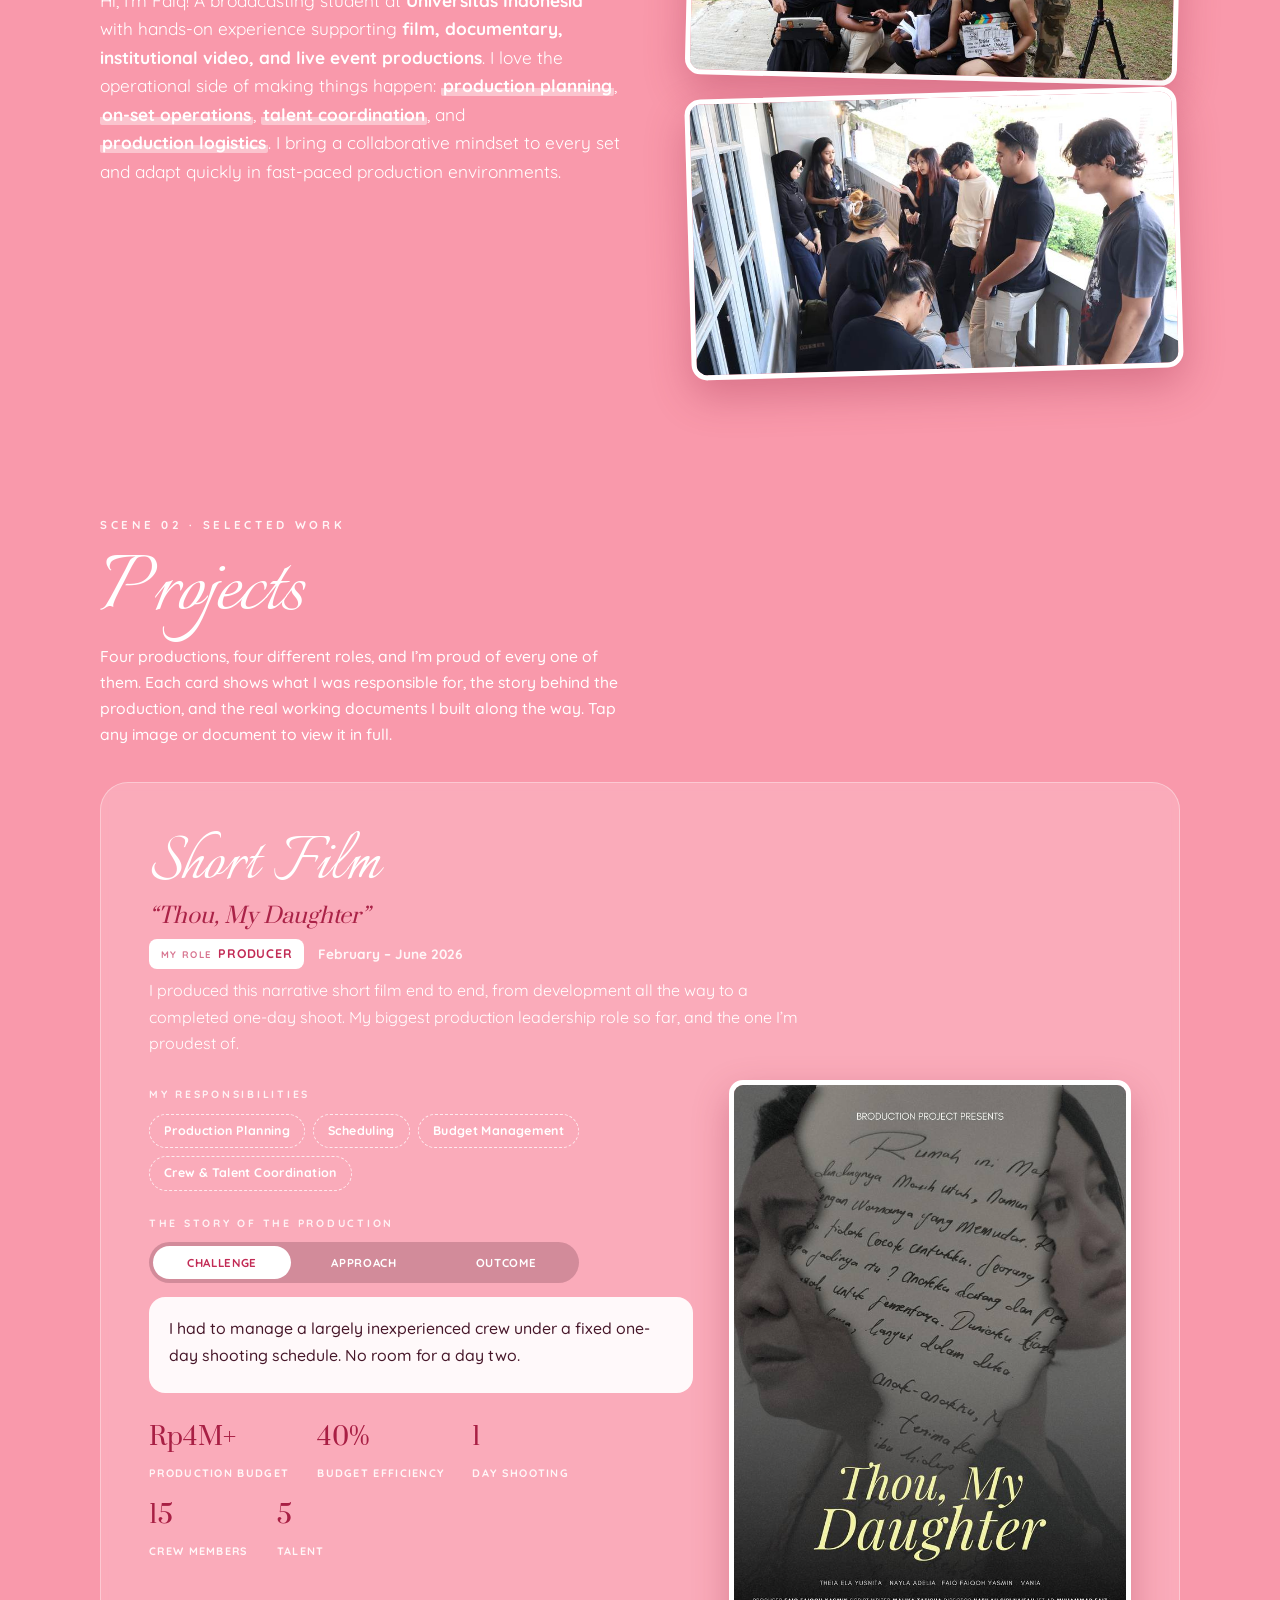
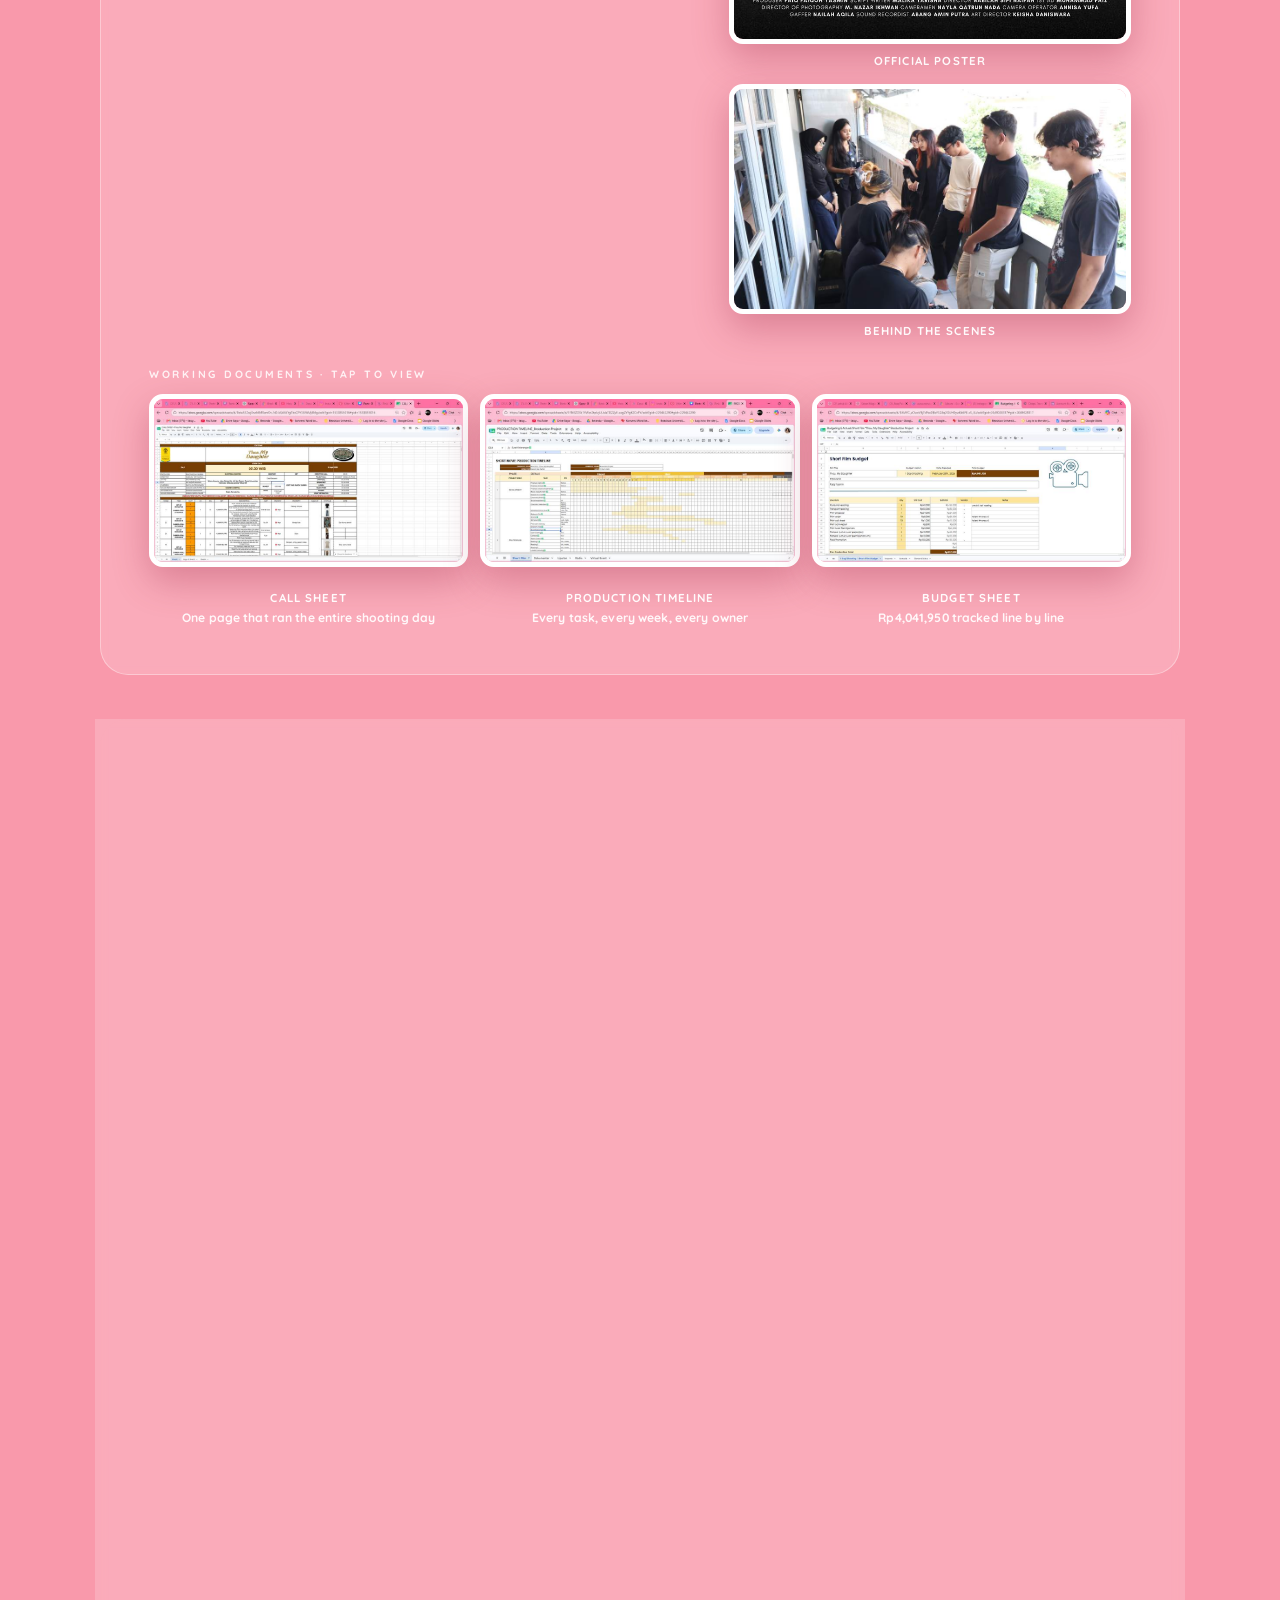
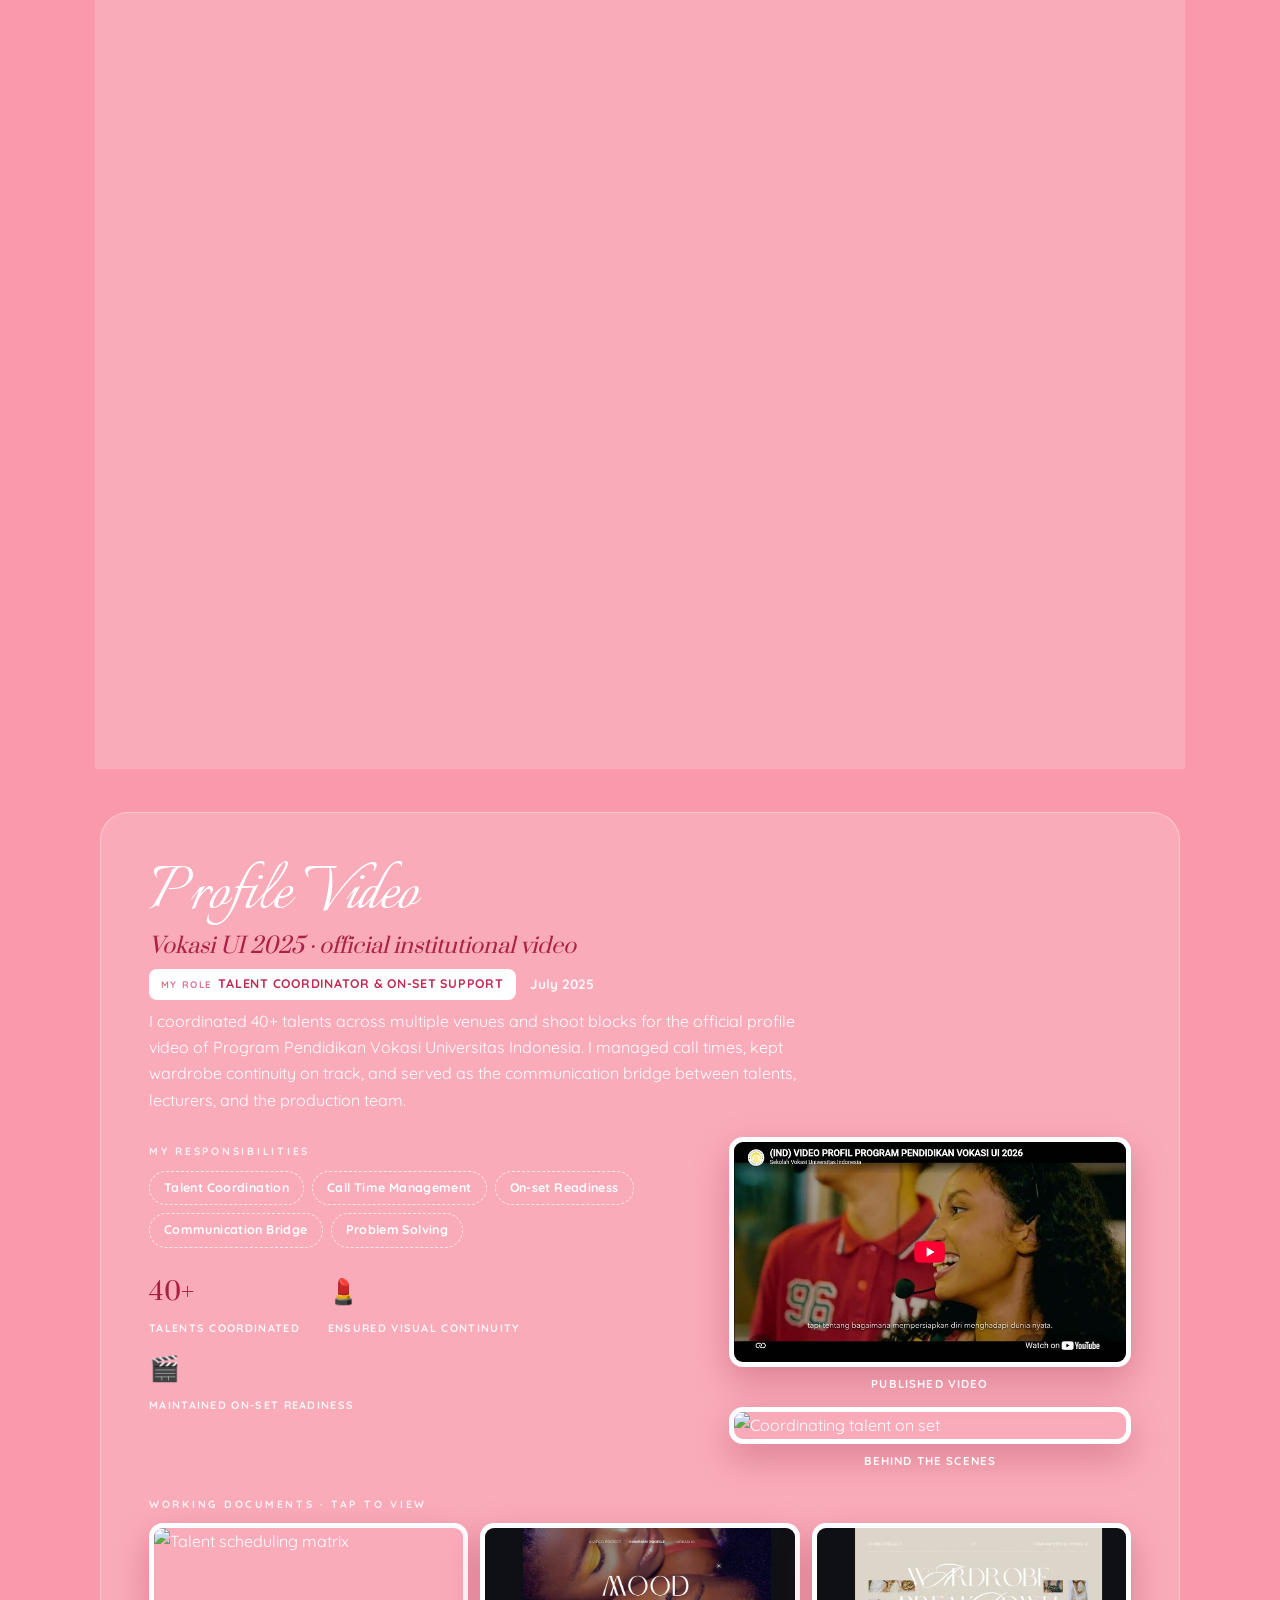
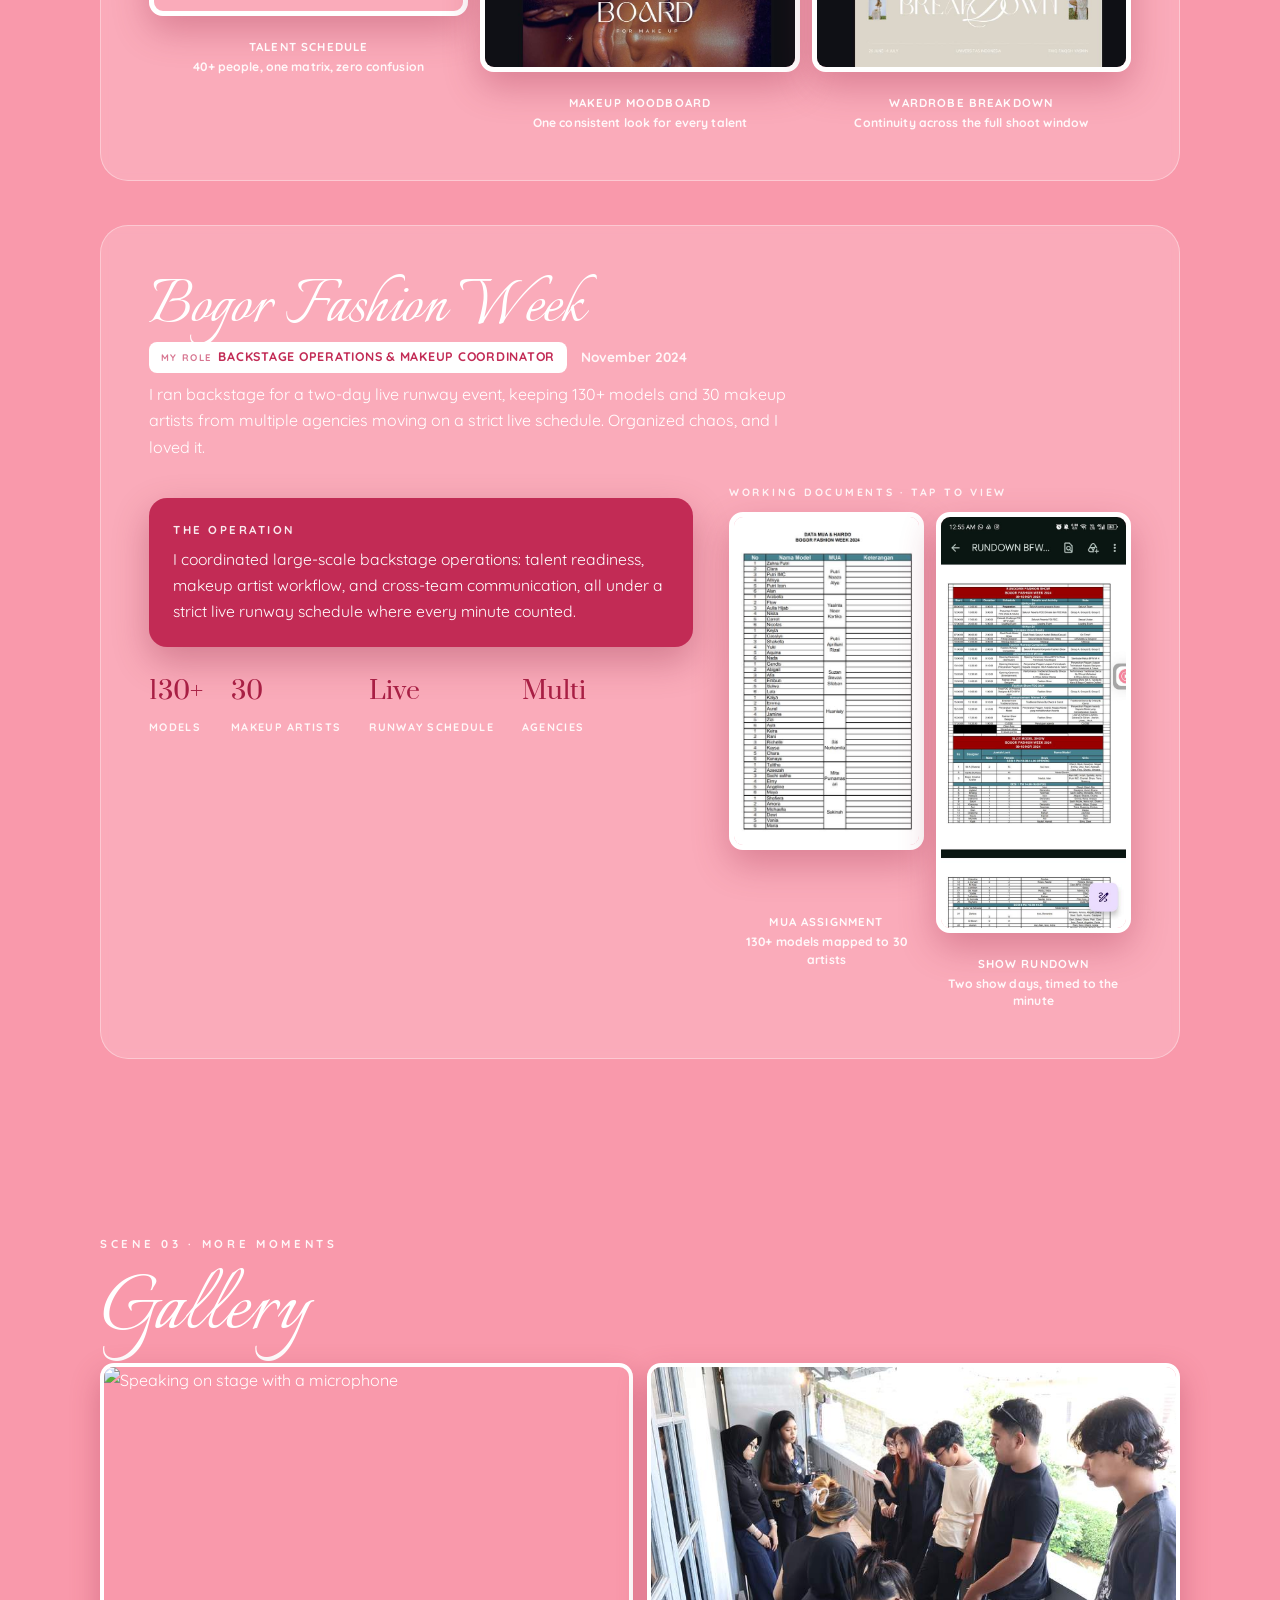
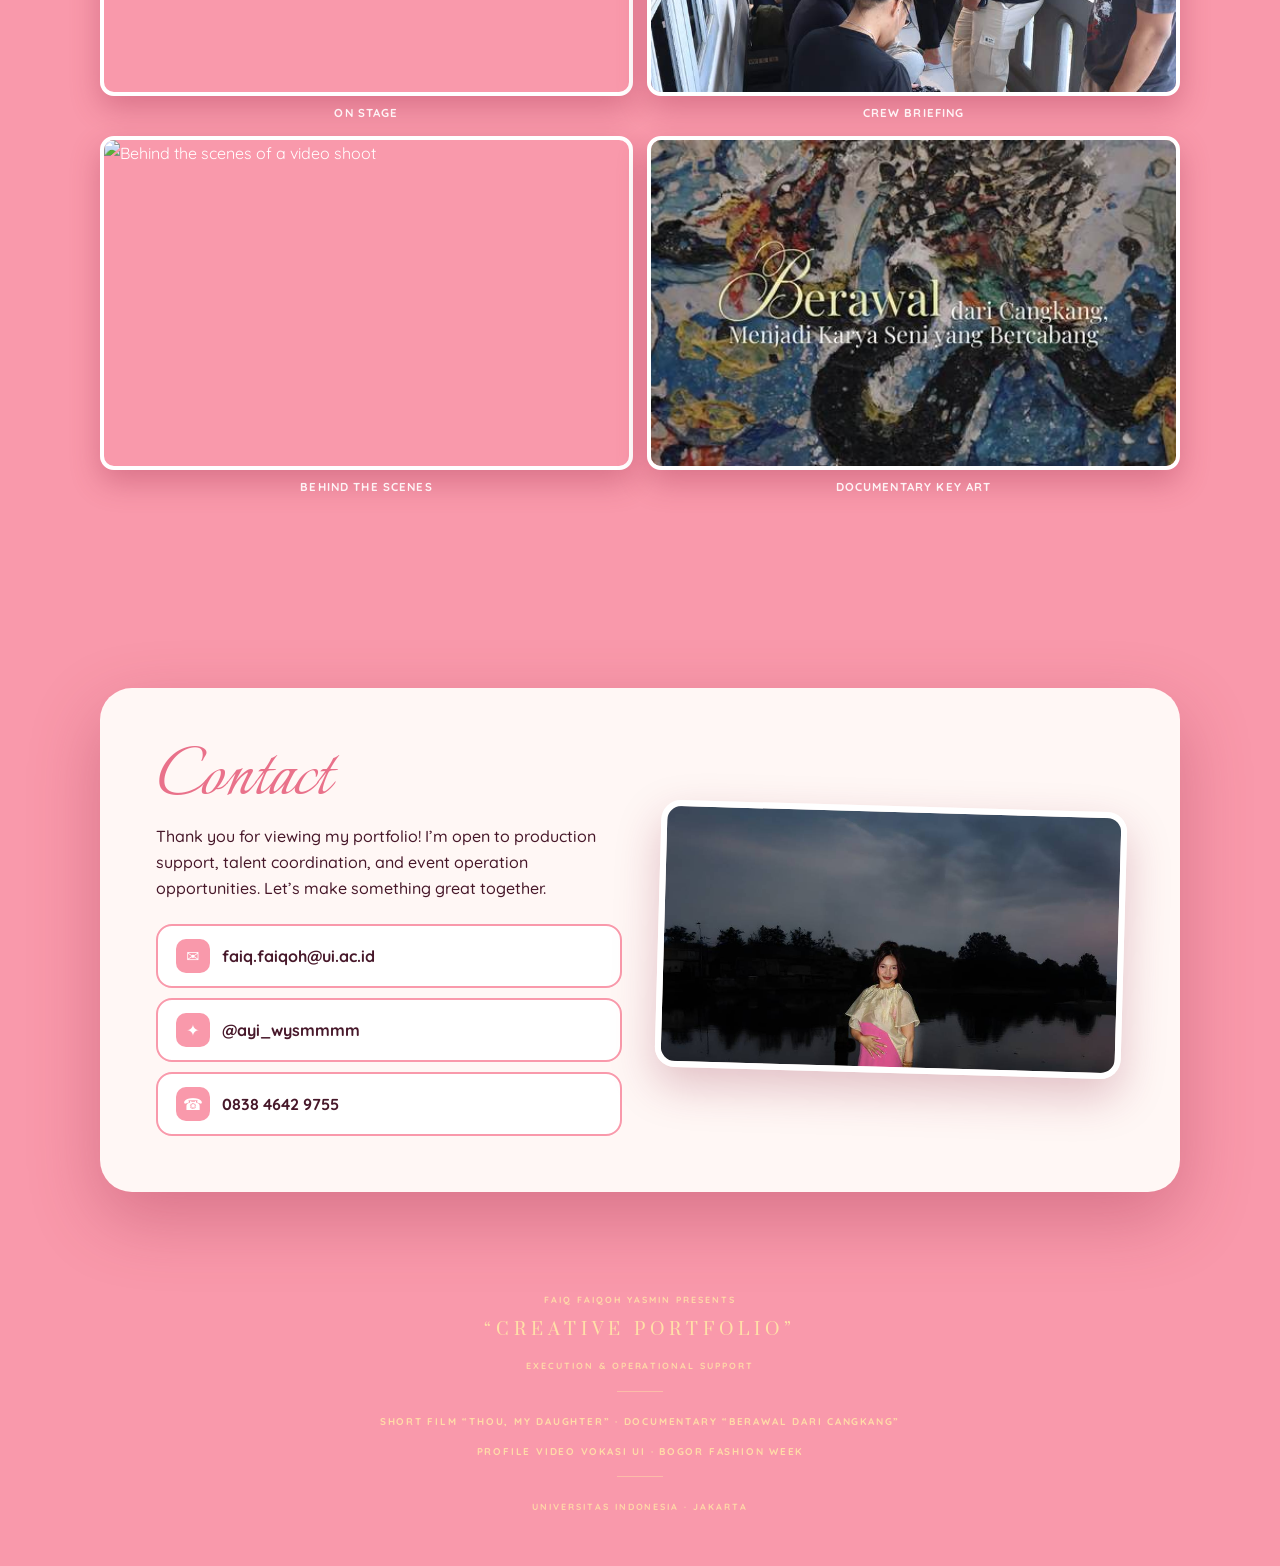
